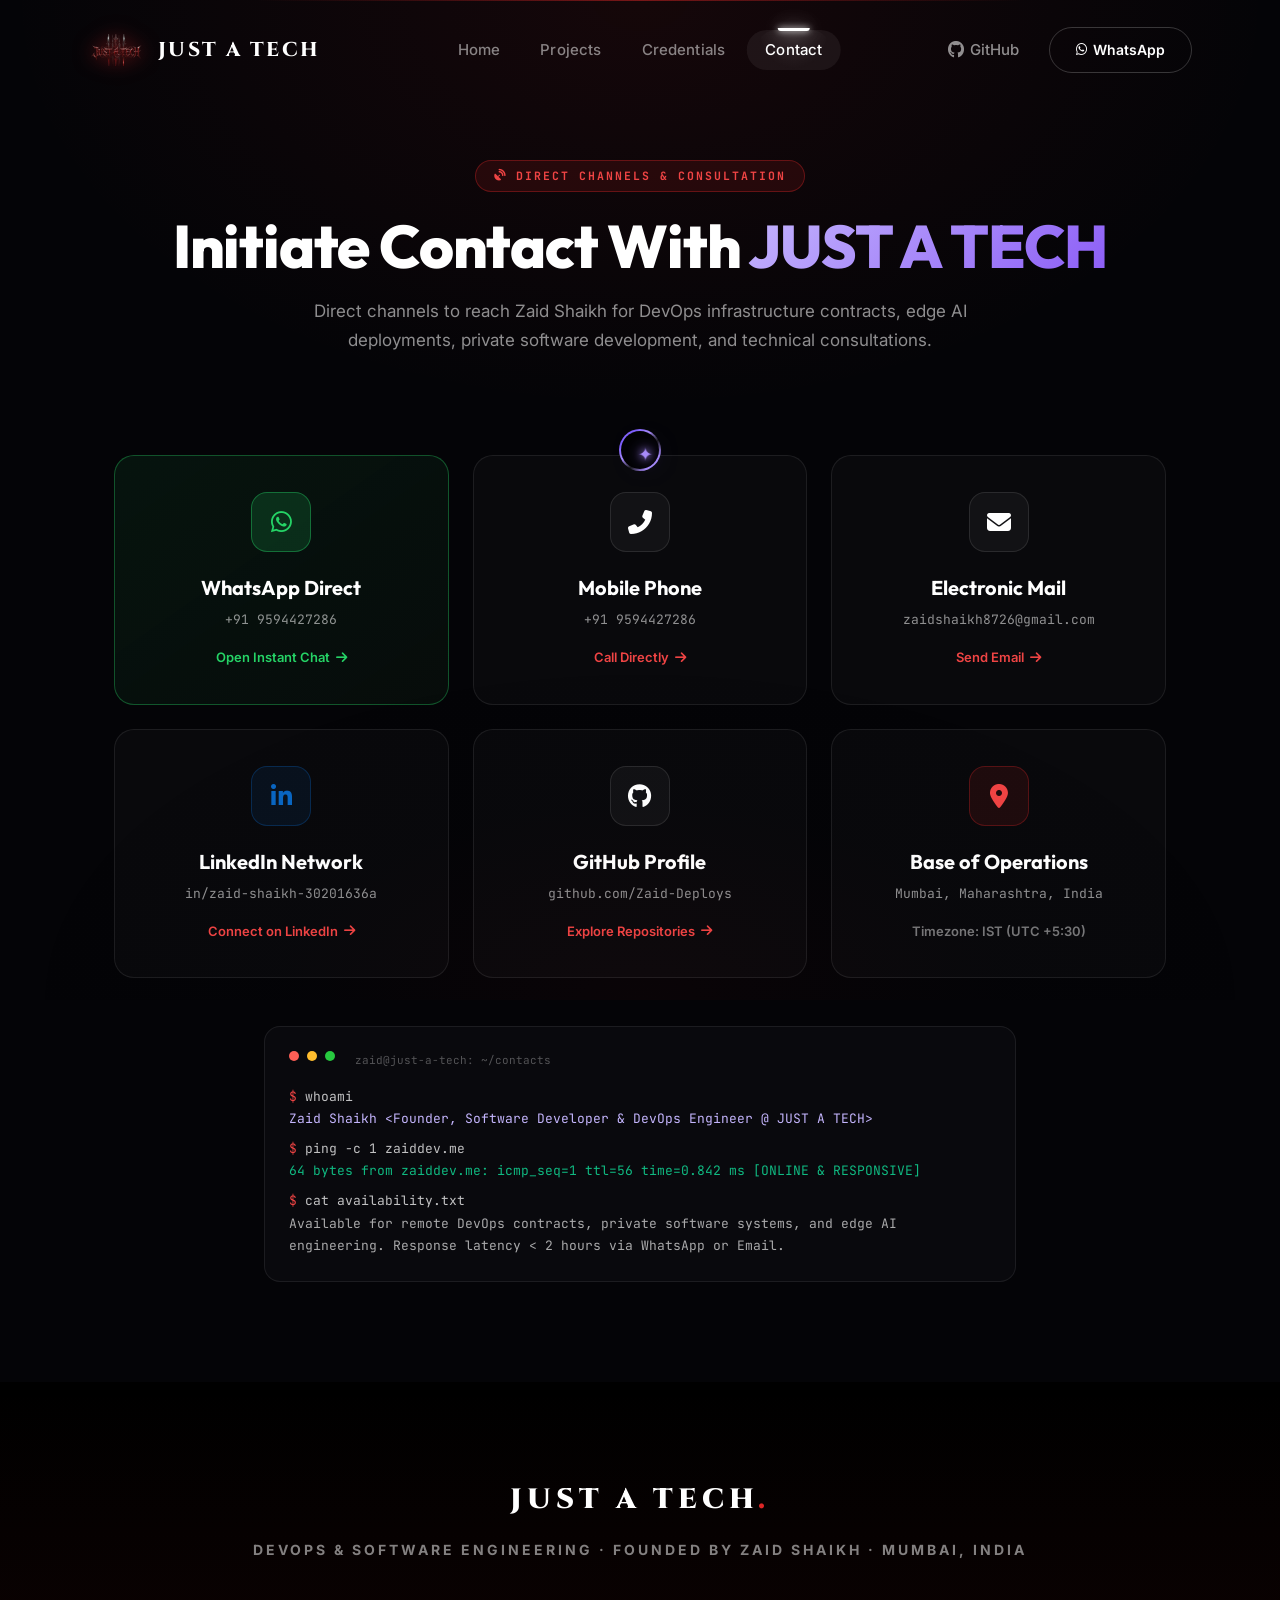
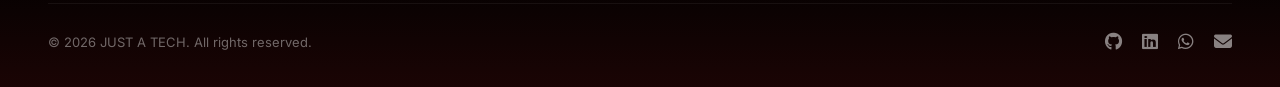
==== contact.html @ b203bde6 "feat: expand portfolio to multi-page architecture with projects, credentials, and contact hubs from " ====
<!DOCTYPE html>
<html lang="en">

<head>
    <meta charset="UTF-8">
    <meta name="viewport" content="width=device-width, initial-scale=1.0, maximum-scale=5.0">
    <title>Contact & Inquiries — JUST A TECH | Zaid Shaikh</title>
    <meta name="description" content="Reach out to Zaid Shaikh directly via WhatsApp, Email, Phone, or LinkedIn for DevOps and software contracts.">
    <meta name="theme-color" content="#040407">
    
    <link rel="icon" type="image/png" href="just_a_tech_logo.png">

    <!-- Fonts -->
    <link rel="preconnect" href="https://fonts.googleapis.com">
    <link rel="preconnect" href="https://fonts.gstatic.com" crossorigin>
    <link href="https://fonts.googleapis.com/css2?family=Cinzel:wght@600;700;800;900&family=Inter:wght@300;400;500;600;700;800&family=JetBrains+Mono:wght@400;500;600;700&family=Outfit:wght@400;500;600;700;800;900&display=swap" rel="stylesheet">

    <!-- Font Awesome -->
    <link rel="stylesheet" href="https://cdnjs.cloudflare.com/ajax/libs/font-awesome/6.5.1/css/all.min.css">

    <!-- Stylesheet -->
    <link rel="stylesheet" href="styles.css">
</head>

<body class="luxury-dark">

    <!-- ═══ SCRIPT KITTENS SPARKLE STAR CURSOR ═══ -->
    <div class="cursor-dot"></div>
    <div class="cursor-outline"></div>

    <!-- ═══ TOP FLOATING NAVBAR ═══ -->
    <header class="top-navbar" id="topNavbar">
        <div class="nav-inner">
            <a href="index.html" class="nav-logo">
                <img src="just_a_tech_logo.png" alt="JUST A TECH" class="nav-logo-icon" style="width: 56px; height: 38px; object-fit: contain; filter: drop-shadow(0 0 10px rgba(220,38,38,0.7));">
                <span class="nav-logo-title" style="letter-spacing: 0.12em; font-family: 'Cinzel', serif; font-weight: 800;">JUST A TECH</span>
            </a>

            <div class="nav-right-group">
                <nav class="nav-links">
                    <a href="index.html" class="nav-link">Home</a>
                    <a href="projects.html" class="nav-link">Projects</a>
                    <a href="credentials.html" class="nav-link">Credentials</a>
                    <a href="contact.html" class="nav-link active">Contact</a>
                </nav>

                <div class="nav-actions">
                    <a href="https://github.com/Zaid-Deploys" target="_blank" class="nav-btn-login" aria-label="GitHub">
                        <i class="fab fa-github" style="font-size: 17px; margin-right: 6px;"></i> GitHub
                    </a>
                    <a href="https://wa.me/919594427286" target="_blank" class="nav-btn-cta">
                        <i class="fab fa-whatsapp" style="font-size: 13px; margin-right: 6px;"></i> WhatsApp
                    </a>
                </div>

                <button class="nav-hamburger" id="mobileMenuBtn" aria-label="Toggle Menu">
                    <span></span><span></span><span></span>
                </button>
            </div>
        </div>

        <!-- Mobile Drawer -->
        <div class="nav-mobile-menu" id="navMobileMenu">
            <a href="index.html" class="nav-mobile-link">Home</a>
            <a href="projects.html" class="nav-mobile-link">Projects</a>
            <a href="credentials.html" class="nav-mobile-link">Credentials</a>
            <a href="contact.html" class="nav-mobile-link active">Contact</a>
            <div class="nav-mobile-actions">
                <a href="https://github.com/Zaid-Deploys" target="_blank" class="nav-mobile-login">
                    <i class="fab fa-github"></i> GitHub Profile
                </a>
                <a href="https://wa.me/919594427286" target="_blank" class="nav-mobile-cta">
                    <i class="fab fa-whatsapp"></i> Chat on WhatsApp
                </a>
            </div>
        </div>
    </header>

    <!-- ═══ SUBPAGE HERO ═══ -->
    <section class="subpage-hero">
        <div class="subpage-badge">
            <i class="fas fa-satellite-dish"></i> DIRECT CHANNELS & CONSULTATION
        </div>
        <h1 class="subpage-title">
            Initiate Contact With <span class="pricing-heading-gradient">JUST A TECH</span>
        </h1>
        <p class="subpage-subtitle">
            Direct channels to reach Zaid Shaikh for DevOps infrastructure contracts, edge AI deployments, private software development, and technical consultations.
        </p>
    </section>

    <!-- ═══ MAIN CONTACT GRID ═══ -->
    <section class="subpage-section">
        
        <div class="contact-page-grid">

            <!-- WhatsApp Direct (Featured Pulse) -->
            <a href="https://wa.me/919594427286" target="_blank" class="contact-card-luxury whatsapp-card">
                <div class="contact-card-icon">
                    <i class="fab fa-whatsapp"></i>
                </div>
                <h3 class="contact-card-title">WhatsApp Direct</h3>
                <span class="contact-card-value">+91 9594427286</span>
                <span class="contact-card-action">
                    Open Instant Chat <i class="fas fa-arrow-right"></i>
                </span>
            </a>

            <!-- Mobile Telephone -->
            <a href="tel:+919594427286" class="contact-card-luxury">
                <div class="contact-card-icon">
                    <i class="fas fa-phone-alt"></i>
                </div>
                <h3 class="contact-card-title">Mobile Phone</h3>
                <span class="contact-card-value">+91 9594427286</span>
                <span class="contact-card-action">
                    Call Directly <i class="fas fa-arrow-right"></i>
                </span>
            </a>

            <!-- Email Direct -->
            <a href="mailto:zaidshaikh8726@gmail.com" class="contact-card-luxury">
                <div class="contact-card-icon">
                    <i class="fas fa-envelope"></i>
                </div>
                <h3 class="contact-card-title">Electronic Mail</h3>
                <span class="contact-card-value">zaidshaikh8726@gmail.com</span>
                <span class="contact-card-action">
                    Send Email <i class="fas fa-arrow-right"></i>
                </span>
            </a>

            <!-- LinkedIn Profile -->
            <a href="https://www.linkedin.com/in/zaid-shaikh-30201636a" target="_blank" class="contact-card-luxury">
                <div class="contact-card-icon" style="color: #0a66c2; border-color: rgba(10,102,194,0.3); background: rgba(10,102,194,0.1);">
                    <i class="fab fa-linkedin-in"></i>
                </div>
                <h3 class="contact-card-title">LinkedIn Network</h3>
                <span class="contact-card-value">in/zaid-shaikh-30201636a</span>
                <span class="contact-card-action">
                    Connect on LinkedIn <i class="fas fa-arrow-right"></i>
                </span>
            </a>

            <!-- GitHub Profile -->
            <a href="https://github.com/Zaid-Deploys" target="_blank" class="contact-card-luxury">
                <div class="contact-card-icon">
                    <i class="fab fa-github"></i>
                </div>
                <h3 class="contact-card-title">GitHub Profile</h3>
                <span class="contact-card-value">github.com/Zaid-Deploys</span>
                <span class="contact-card-action">
                    Explore Repositories <i class="fas fa-arrow-right"></i>
                </span>
            </a>

            <!-- Location -->
            <div class="contact-card-luxury">
                <div class="contact-card-icon" style="color: #ef4444; border-color: rgba(220,38,38,0.3); background: rgba(220,38,38,0.1);">
                    <i class="fas fa-map-marker-alt"></i>
                </div>
                <h3 class="contact-card-title">Base of Operations</h3>
                <span class="contact-card-value">Mumbai, Maharashtra, India</span>
                <span class="contact-card-action" style="color: rgba(255,255,255,0.45);">
                    Timezone: IST (UTC +5:30)
                </span>
            </div>

        </div>

        <!-- Terminal Quick Action -->
        <div style="max-width: 800px; margin: 40px auto 0; padding: 0 24px;">
            <div style="background: rgba(10, 10, 14, 0.95); border: 1px solid rgba(255, 255, 255, 0.08); border-radius: 16px; padding: 24px; font-family: 'JetBrains Mono', monospace; font-size: 13px; line-height: 1.7; color: rgba(255, 255, 255, 0.75);">
                <div style="display: flex; gap: 8px; margin-bottom: 16px;">
                    <span style="width: 10px; height: 10px; border-radius: 50%; background: #ff5f56; display: inline-block;"></span>
                    <span style="width: 10px; height: 10px; border-radius: 50%; background: #ffbd2e; display: inline-block;"></span>
                    <span style="width: 10px; height: 10px; border-radius: 50%; background: #27c93f; display: inline-block;"></span>
                    <span style="margin-left: 12px; color: rgba(255,255,255,0.3); font-size: 11px;">zaid@just-a-tech: ~/contacts</span>
                </div>
                <div><span style="color: #ef4444;">$</span> whoami</div>
                <div style="color: #c4b5fd;">Zaid Shaikh &lt;Founder, Software Developer & DevOps Engineer @ JUST A TECH&gt;</div>
                <div style="margin-top: 8px;"><span style="color: #ef4444;">$</span> ping -c 1 zaiddev.me</div>
                <div style="color: #10b981;">64 bytes from zaiddev.me: icmp_seq=1 ttl=56 time=0.842 ms [ONLINE & RESPONSIVE]</div>
                <div style="margin-top: 8px;"><span style="color: #ef4444;">$</span> cat availability.txt</div>
                <div style="color: rgba(255,255,255,0.65);">Available for remote DevOps contracts, private software systems, and edge AI engineering. Response latency &lt; 2 hours via WhatsApp or Email.</div>
            </div>
        </div>

    </section>

    <!-- ═══ LUXURY FOOTER ═══ -->
    <footer class="sk-footer">
        <div class="sk-footer__inner" style="max-width: 1320px; margin: 0 auto; padding: 60px 48px 30px;">
            <div class="sk-footer__brand-center" style="text-align: center; margin-bottom: 30px;">
                <div class="sk-footer__logo-text" style="font-family: 'Cinzel', serif; font-size: 28px; font-weight: 900; letter-spacing: 0.18em; color: #ffffff;">
                    JUST A TECH<span style="color: #dc2626;">.</span>
                </div>
                <div class="sk-footer__tagline" style="font-family: 'Inter', sans-serif; font-size: 14px; color: rgba(255, 255, 255, 0.5); margin-top: 8px;">
                    DevOps & Software Engineering · Founded by Zaid Shaikh · Mumbai, India
                </div>
            </div>

            <div style="display: flex; justify-content: space-between; align-items: center; flex-wrap: wrap; gap: 20px; border-top: 1px solid rgba(255,255,255,0.06); padding-top: 24px;">
                <div style="font-family: 'Inter', sans-serif; font-size: 13px; color: rgba(255, 255, 255, 0.4);">
                    © 2026 JUST A TECH. All rights reserved.
                </div>
                <div style="display: flex; gap: 20px; align-items: center;">
                    <a href="https://github.com/Zaid-Deploys" target="_blank" style="color: rgba(255,255,255,0.5); font-size: 18px;" aria-label="GitHub"><i class="fab fa-github"></i></a>
                    <a href="https://www.linkedin.com/in/zaid-shaikh-30201636a" target="_blank" style="color: rgba(255,255,255,0.5); font-size: 18px;" aria-label="LinkedIn"><i class="fab fa-linkedin"></i></a>
                    <a href="https://wa.me/919594427286" target="_blank" style="color: rgba(255,255,255,0.5); font-size: 18px;" aria-label="WhatsApp"><i class="fab fa-whatsapp"></i></a>
                    <a href="mailto:zaidshaikh8726@gmail.com" style="color: rgba(255,255,255,0.5); font-size: 18px;" aria-label="Email"><i class="fas fa-envelope"></i></a>
                </div>
            </div>
        </div>
    </footer>

    <!-- Scripts -->
    <script src="script.js"></script>
</body>

</html>
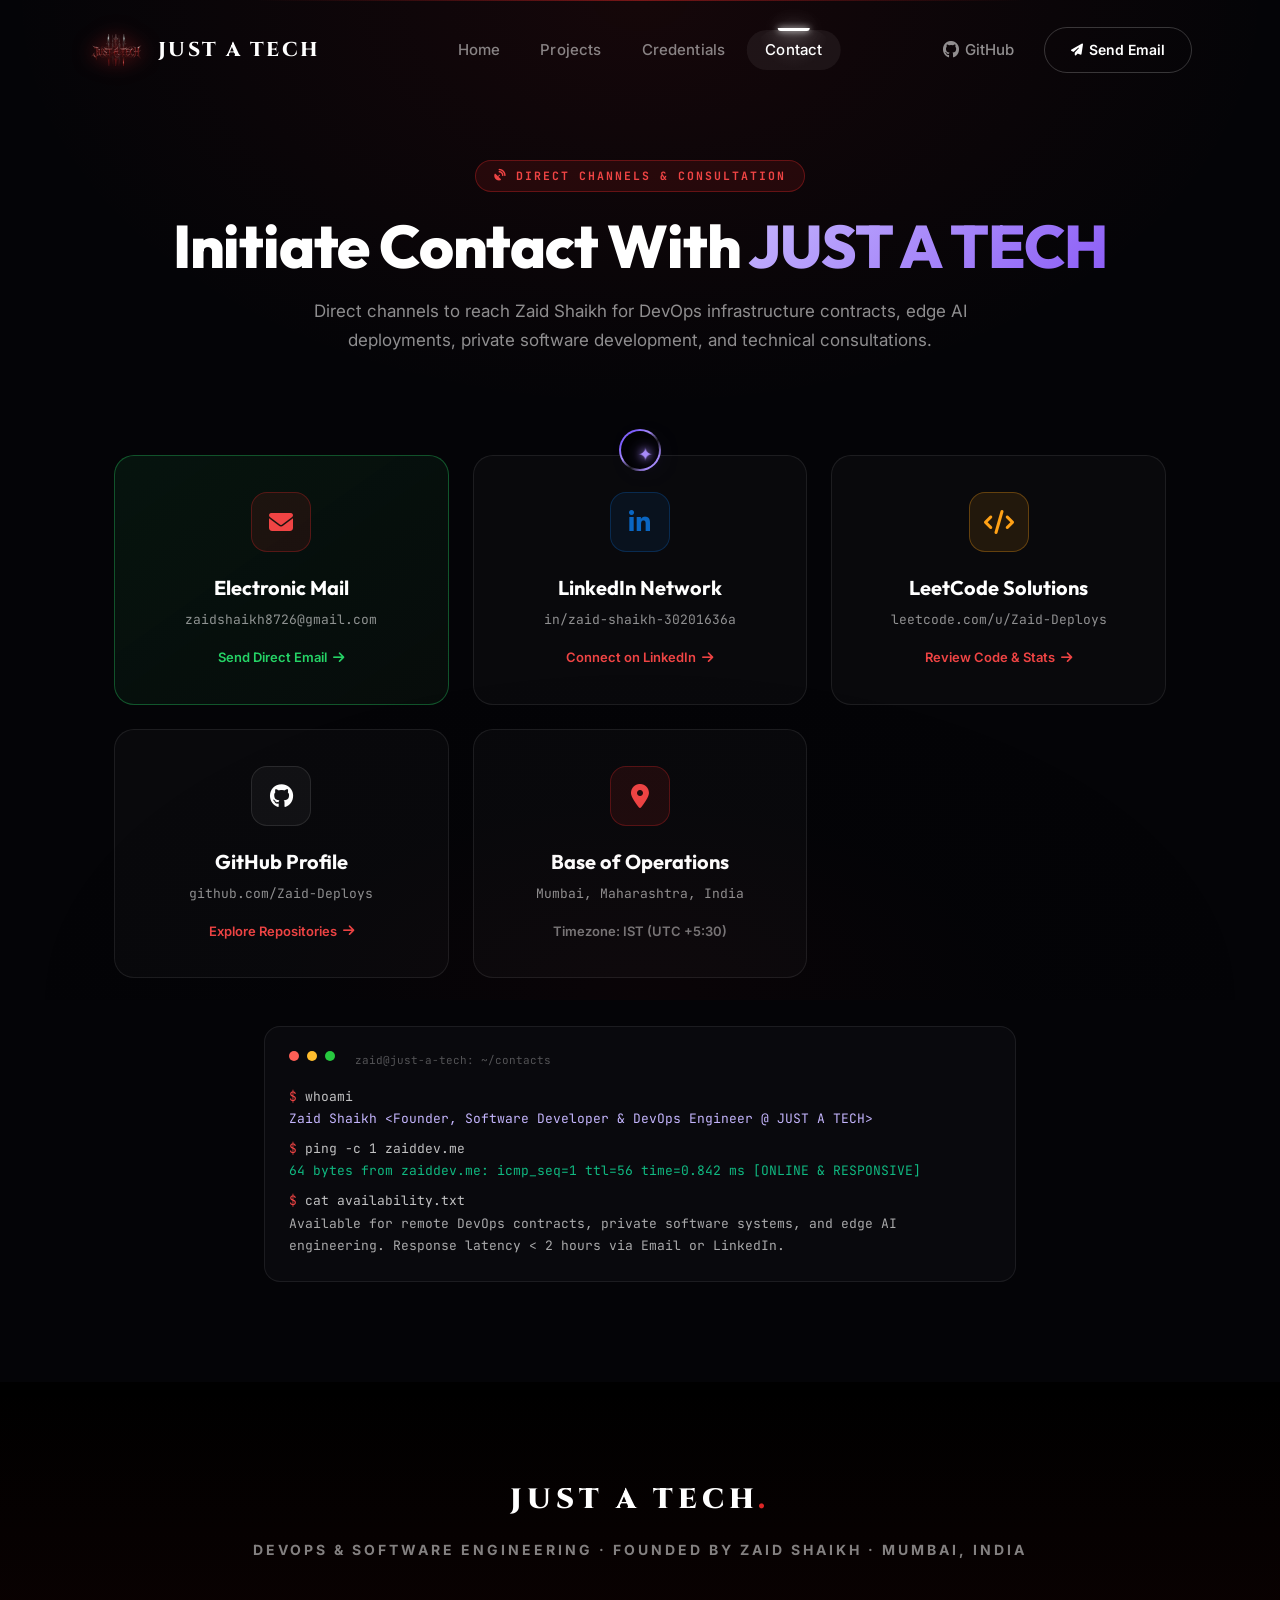
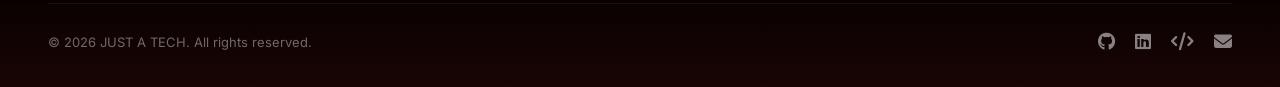
==== commit 82713a15: "fix(privacy): remove phone number and whatsapp links across all pages" ====
--- a/contact.html
+++ b/contact.html
@@ -48,8 +48,8 @@
                     <a href="https://github.com/Zaid-Deploys" target="_blank" class="nav-btn-login" aria-label="GitHub">
                         <i class="fab fa-github" style="font-size: 17px; margin-right: 6px;"></i> GitHub
                     </a>
-                    <a href="https://wa.me/919594427286" target="_blank" class="nav-btn-cta">
-                        <i class="fab fa-whatsapp" style="font-size: 13px; margin-right: 6px;"></i> WhatsApp
+                    <a href="mailto:zaidshaikh8726@gmail.com" class="nav-btn-cta">
+                        <i class="fas fa-paper-plane" style="font-size: 12px; margin-right: 6px;"></i> Send Email
                     </a>
                 </div>
 
@@ -69,8 +69,8 @@
                 <a href="https://github.com/Zaid-Deploys" target="_blank" class="nav-mobile-login">
                     <i class="fab fa-github"></i> GitHub Profile
                 </a>
-                <a href="https://wa.me/919594427286" target="_blank" class="nav-mobile-cta">
-                    <i class="fab fa-whatsapp"></i> Chat on WhatsApp
+                <a href="mailto:zaidshaikh8726@gmail.com" class="nav-mobile-cta">
+                    <i class="fas fa-paper-plane"></i> Send Email
                 </a>
             </div>
         </div>
@@ -94,39 +94,15 @@
         
         <div class="contact-page-grid">
 
-            <!-- WhatsApp Direct (Featured Pulse) -->
-            <a href="https://wa.me/919594427286" target="_blank" class="contact-card-luxury whatsapp-card">
-                <div class="contact-card-icon">
-                    <i class="fab fa-whatsapp"></i>
-                </div>
-                <h3 class="contact-card-title">WhatsApp Direct</h3>
-                <span class="contact-card-value">+91 9594427286</span>
-                <span class="contact-card-action">
-                    Open Instant Chat <i class="fas fa-arrow-right"></i>
-                </span>
-            </a>
-
-            <!-- Mobile Telephone -->
-            <a href="tel:+919594427286" class="contact-card-luxury">
-                <div class="contact-card-icon">
-                    <i class="fas fa-phone-alt"></i>
-                </div>
-                <h3 class="contact-card-title">Mobile Phone</h3>
-                <span class="contact-card-value">+91 9594427286</span>
-                <span class="contact-card-action">
-                    Call Directly <i class="fas fa-arrow-right"></i>
-                </span>
-            </a>
-
-            <!-- Email Direct -->
-            <a href="mailto:zaidshaikh8726@gmail.com" class="contact-card-luxury">
-                <div class="contact-card-icon">
+            <!-- Email Direct (Primary Featured) -->
+            <a href="mailto:zaidshaikh8726@gmail.com" class="contact-card-luxury whatsapp-card">
+                <div class="contact-card-icon" style="color: #ef4444; border-color: rgba(220,38,38,0.3); background: rgba(220,38,38,0.1);">
                     <i class="fas fa-envelope"></i>
                 </div>
                 <h3 class="contact-card-title">Electronic Mail</h3>
                 <span class="contact-card-value">zaidshaikh8726@gmail.com</span>
                 <span class="contact-card-action">
-                    Send Email <i class="fas fa-arrow-right"></i>
+                    Send Direct Email <i class="fas fa-arrow-right"></i>
                 </span>
             </a>
 
@@ -139,6 +115,18 @@
                 <span class="contact-card-value">in/zaid-shaikh-30201636a</span>
                 <span class="contact-card-action">
                     Connect on LinkedIn <i class="fas fa-arrow-right"></i>
+                </span>
+            </a>
+
+            <!-- LeetCode Profile -->
+            <a href="https://leetcode.com/u/Zaid-Deploys" target="_blank" class="contact-card-luxury">
+                <div class="contact-card-icon" style="color: #ffa116; border-color: rgba(255,161,22,0.3); background: rgba(255,161,22,0.1);">
+                    <i class="fas fa-code"></i>
+                </div>
+                <h3 class="contact-card-title">LeetCode Solutions</h3>
+                <span class="contact-card-value">leetcode.com/u/Zaid-Deploys</span>
+                <span class="contact-card-action">
+                    Review Code & Stats <i class="fas fa-arrow-right"></i>
                 </span>
             </a>
 
@@ -182,7 +170,7 @@
                 <div style="margin-top: 8px;"><span style="color: #ef4444;">$</span> ping -c 1 zaiddev.me</div>
                 <div style="color: #10b981;">64 bytes from zaiddev.me: icmp_seq=1 ttl=56 time=0.842 ms [ONLINE & RESPONSIVE]</div>
                 <div style="margin-top: 8px;"><span style="color: #ef4444;">$</span> cat availability.txt</div>
-                <div style="color: rgba(255,255,255,0.65);">Available for remote DevOps contracts, private software systems, and edge AI engineering. Response latency &lt; 2 hours via WhatsApp or Email.</div>
+                <div style="color: rgba(255,255,255,0.65);">Available for remote DevOps contracts, private software systems, and edge AI engineering. Response latency &lt; 2 hours via Email or LinkedIn.</div>
             </div>
         </div>
 
@@ -207,7 +195,7 @@
                 <div style="display: flex; gap: 20px; align-items: center;">
                     <a href="https://github.com/Zaid-Deploys" target="_blank" style="color: rgba(255,255,255,0.5); font-size: 18px;" aria-label="GitHub"><i class="fab fa-github"></i></a>
                     <a href="https://www.linkedin.com/in/zaid-shaikh-30201636a" target="_blank" style="color: rgba(255,255,255,0.5); font-size: 18px;" aria-label="LinkedIn"><i class="fab fa-linkedin"></i></a>
-                    <a href="https://wa.me/919594427286" target="_blank" style="color: rgba(255,255,255,0.5); font-size: 18px;" aria-label="WhatsApp"><i class="fab fa-whatsapp"></i></a>
+                    <a href="https://leetcode.com/u/Zaid-Deploys" target="_blank" style="color: rgba(255,255,255,0.5); font-size: 18px;" aria-label="LeetCode"><i class="fas fa-code"></i></a>
                     <a href="mailto:zaidshaikh8726@gmail.com" style="color: rgba(255,255,255,0.5); font-size: 18px;" aria-label="Email"><i class="fas fa-envelope"></i></a>
                 </div>
             </div>
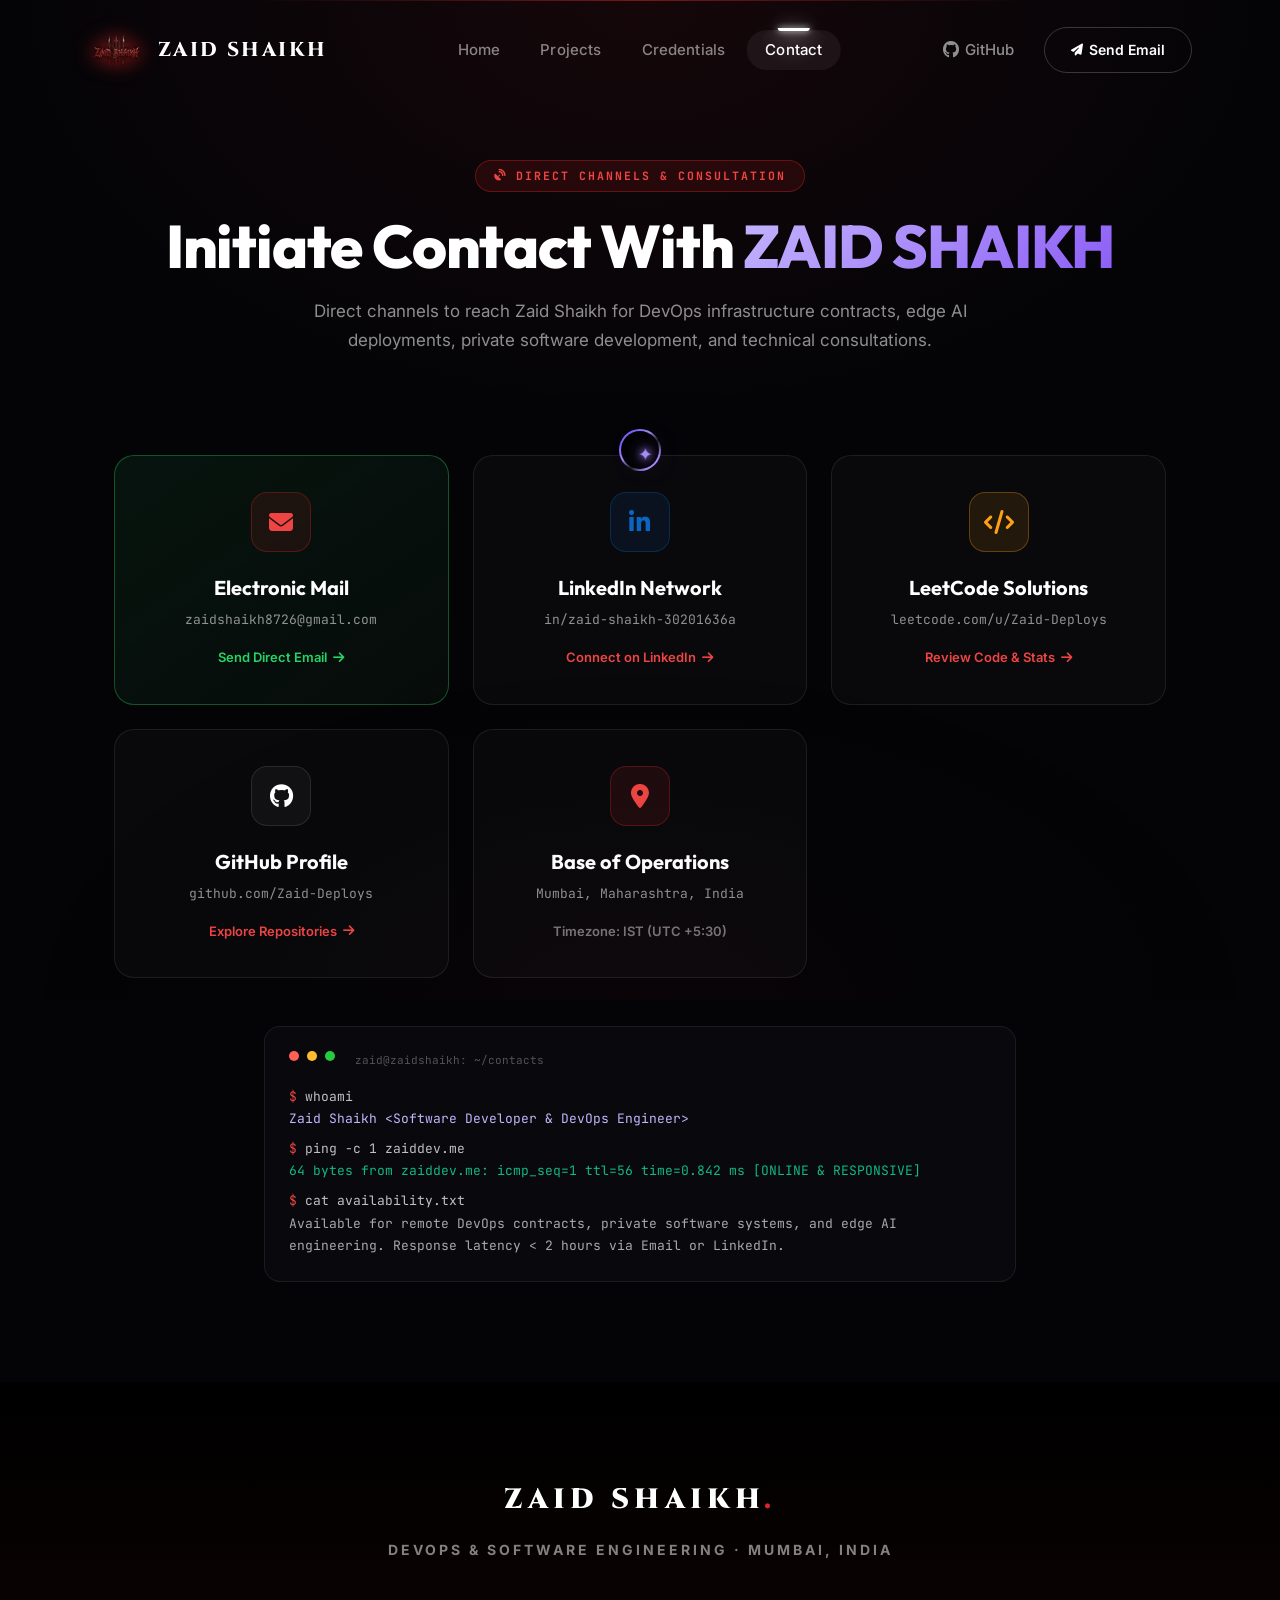
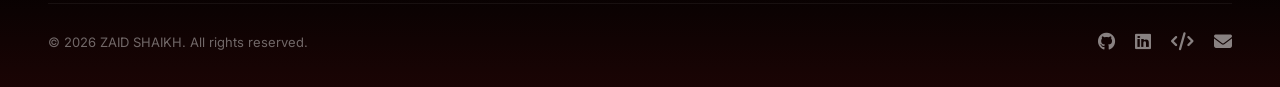
==== commit a4e21763: "feat: rebrand from JUST A TECH to ZAID SHAIKH with new gothic chrome emblem and typography" ====
--- a/contact.html
+++ b/contact.html
@@ -4,11 +4,11 @@
 <head>
     <meta charset="UTF-8">
     <meta name="viewport" content="width=device-width, initial-scale=1.0, maximum-scale=5.0">
-    <title>Contact & Inquiries — JUST A TECH | Zaid Shaikh</title>
-    <meta name="description" content="Reach out to Zaid Shaikh directly via WhatsApp, Email, Phone, or LinkedIn for DevOps and software contracts.">
+    <title>Contact & Inquiries — Zaid Shaikh | Software Developer</title>
+    <meta name="description" content="Reach out to Zaid Shaikh directly via Email, LinkedIn, or GitHub for DevOps and software contracts.">
     <meta name="theme-color" content="#040407">
     
-    <link rel="icon" type="image/png" href="just_a_tech_logo.png">
+    <link rel="icon" type="image/png" href="zaid_shaikh_logo.png">
 
     <!-- Fonts -->
     <link rel="preconnect" href="https://fonts.googleapis.com">
@@ -32,8 +32,8 @@
     <header class="top-navbar" id="topNavbar">
         <div class="nav-inner">
             <a href="index.html" class="nav-logo">
-                <img src="just_a_tech_logo.png" alt="JUST A TECH" class="nav-logo-icon" style="width: 56px; height: 38px; object-fit: contain; filter: drop-shadow(0 0 10px rgba(220,38,38,0.7));">
-                <span class="nav-logo-title" style="letter-spacing: 0.12em; font-family: 'Cinzel', serif; font-weight: 800;">JUST A TECH</span>
+                <img src="zaid_shaikh_logo.png" alt="ZAID SHAIKH" class="nav-logo-icon" style="width: 56px; height: 38px; object-fit: contain; filter: drop-shadow(0 0 10px rgba(220,38,38,0.7));">
+                <span class="nav-logo-title" style="letter-spacing: 0.12em; font-family: 'Cinzel', serif; font-weight: 800;">ZAID SHAIKH</span>
             </a>
 
             <div class="nav-right-group">
@@ -82,7 +82,7 @@
             <i class="fas fa-satellite-dish"></i> DIRECT CHANNELS & CONSULTATION
         </div>
         <h1 class="subpage-title">
-            Initiate Contact With <span class="pricing-heading-gradient">JUST A TECH</span>
+            Initiate Contact With <span class="pricing-heading-gradient">ZAID SHAIKH</span>
         </h1>
         <p class="subpage-subtitle">
             Direct channels to reach Zaid Shaikh for DevOps infrastructure contracts, edge AI deployments, private software development, and technical consultations.
@@ -163,10 +163,10 @@
                     <span style="width: 10px; height: 10px; border-radius: 50%; background: #ff5f56; display: inline-block;"></span>
                     <span style="width: 10px; height: 10px; border-radius: 50%; background: #ffbd2e; display: inline-block;"></span>
                     <span style="width: 10px; height: 10px; border-radius: 50%; background: #27c93f; display: inline-block;"></span>
-                    <span style="margin-left: 12px; color: rgba(255,255,255,0.3); font-size: 11px;">zaid@just-a-tech: ~/contacts</span>
+                    <span style="margin-left: 12px; color: rgba(255,255,255,0.3); font-size: 11px;">zaid@zaidshaikh: ~/contacts</span>
                 </div>
                 <div><span style="color: #ef4444;">$</span> whoami</div>
-                <div style="color: #c4b5fd;">Zaid Shaikh &lt;Founder, Software Developer & DevOps Engineer @ JUST A TECH&gt;</div>
+                <div style="color: #c4b5fd;">Zaid Shaikh &lt;Software Developer & DevOps Engineer&gt;</div>
                 <div style="margin-top: 8px;"><span style="color: #ef4444;">$</span> ping -c 1 zaiddev.me</div>
                 <div style="color: #10b981;">64 bytes from zaiddev.me: icmp_seq=1 ttl=56 time=0.842 ms [ONLINE & RESPONSIVE]</div>
                 <div style="margin-top: 8px;"><span style="color: #ef4444;">$</span> cat availability.txt</div>
@@ -181,16 +181,16 @@
         <div class="sk-footer__inner" style="max-width: 1320px; margin: 0 auto; padding: 60px 48px 30px;">
             <div class="sk-footer__brand-center" style="text-align: center; margin-bottom: 30px;">
                 <div class="sk-footer__logo-text" style="font-family: 'Cinzel', serif; font-size: 28px; font-weight: 900; letter-spacing: 0.18em; color: #ffffff;">
-                    JUST A TECH<span style="color: #dc2626;">.</span>
+                    ZAID SHAIKH<span style="color: #dc2626;">.</span>
                 </div>
                 <div class="sk-footer__tagline" style="font-family: 'Inter', sans-serif; font-size: 14px; color: rgba(255, 255, 255, 0.5); margin-top: 8px;">
-                    DevOps & Software Engineering · Founded by Zaid Shaikh · Mumbai, India
+                    DevOps & Software Engineering · Mumbai, India
                 </div>
             </div>
 
             <div style="display: flex; justify-content: space-between; align-items: center; flex-wrap: wrap; gap: 20px; border-top: 1px solid rgba(255,255,255,0.06); padding-top: 24px;">
                 <div style="font-family: 'Inter', sans-serif; font-size: 13px; color: rgba(255, 255, 255, 0.4);">
-                    © 2026 JUST A TECH. All rights reserved.
+                    © 2026 ZAID SHAIKH. All rights reserved.
                 </div>
                 <div style="display: flex; gap: 20px; align-items: center;">
                     <a href="https://github.com/Zaid-Deploys" target="_blank" style="color: rgba(255,255,255,0.5); font-size: 18px;" aria-label="GitHub"><i class="fab fa-github"></i></a>
--- a/styles.css
+++ b/styles.css
@@ -656,7 +656,7 @@
 
 /*
  * The hero logo is rendered via ::before on each panel.
- * Uses transparent just_a_tech_logo.png without background.
+ * Uses transparent zaid_shaikh_logo.png without background.
  * Scaled significantly larger for desktop screens.
  */
 .pl-curtain::before {
@@ -665,7 +665,7 @@
     top: 0;
     width: 200%;          /* double the panel = full viewport width */
     height: 100%;
-    background-image: url('just_a_tech_logo.png');
+    background-image: url('zaid_shaikh_logo.png');
     background-size: min(1300px, 92vw) auto;
     background-position: center 48%;
     background-repeat: no-repeat;
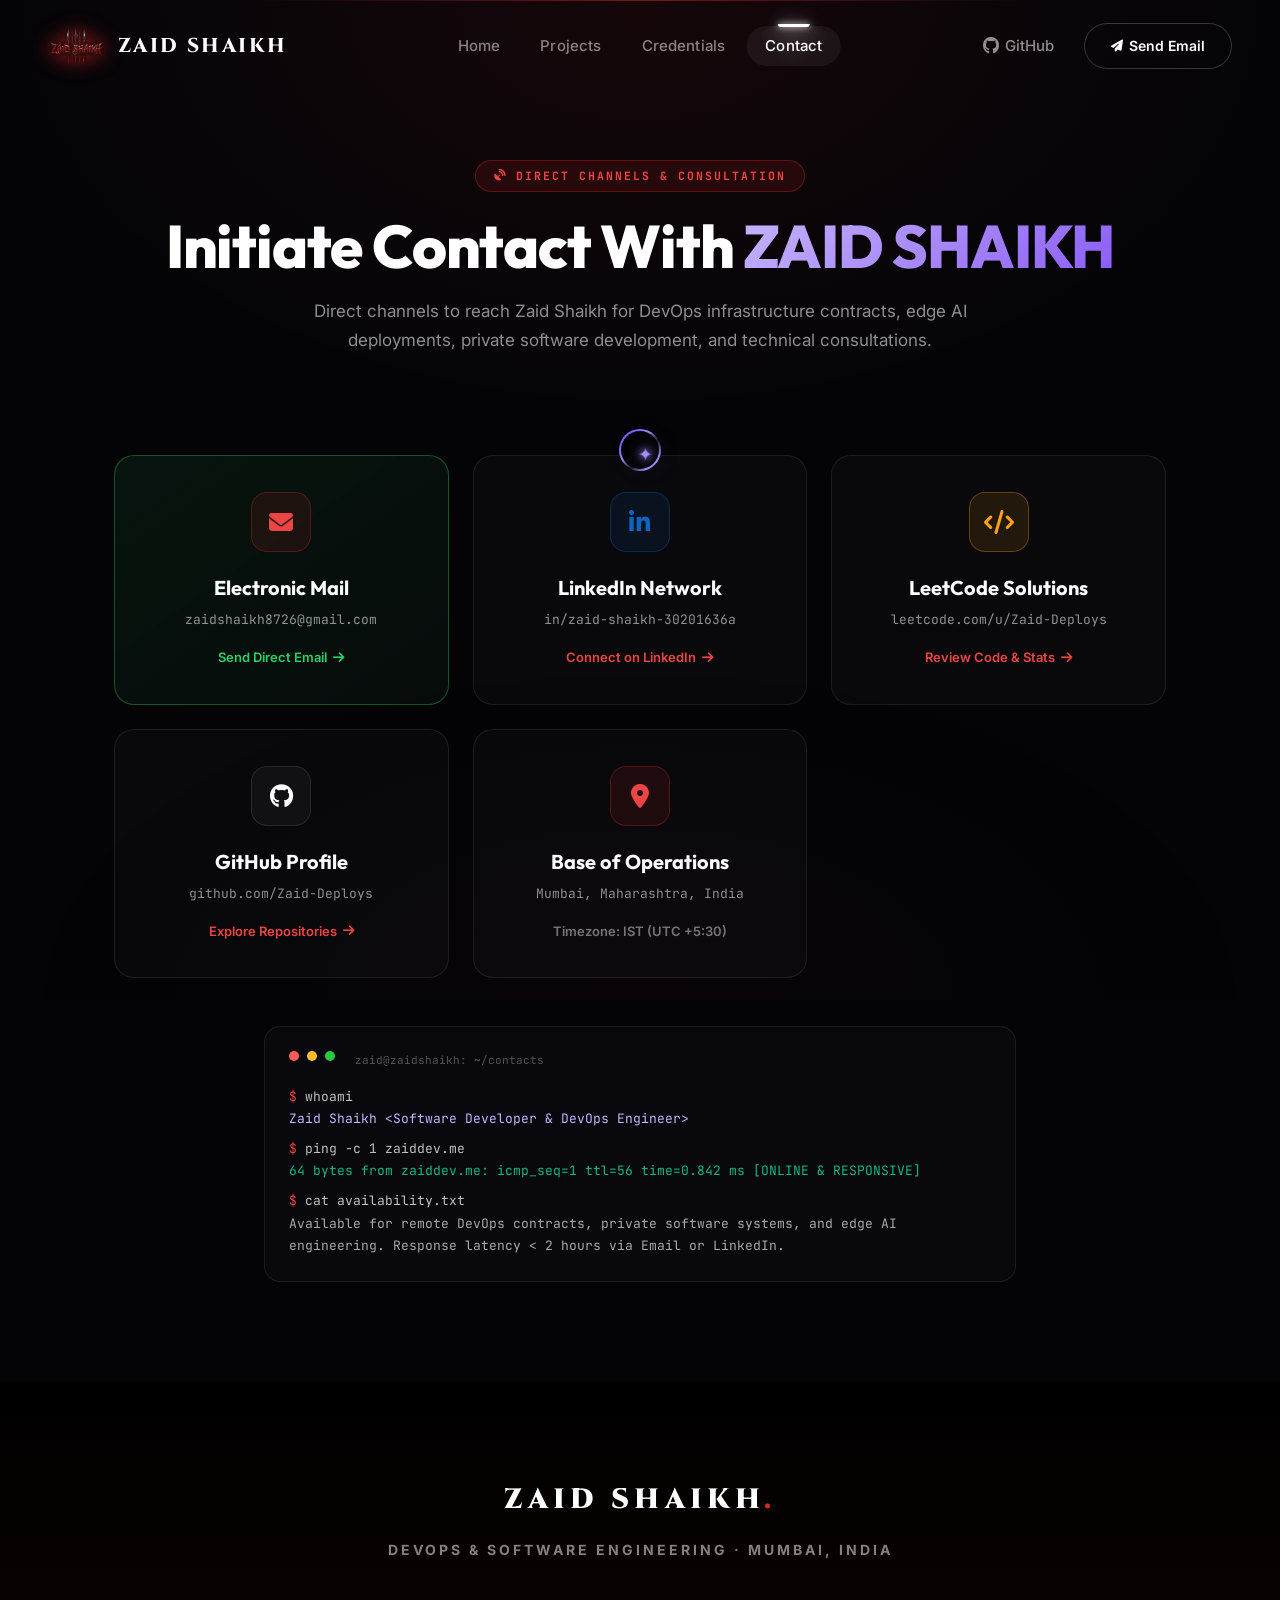
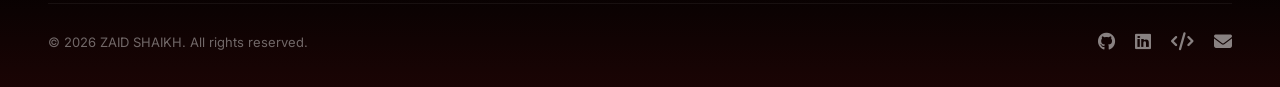
==== commit 0f8cbf4b: "feat: implement interactive project card carousel with navigation arrows and clean repository assets" ====
--- a/contact.html
+++ b/contact.html
@@ -24,7 +24,7 @@
 
 <body class="luxury-dark">
 
-    <!-- ═══ SCRIPT KITTENS SPARKLE STAR CURSOR ═══ -->
+    <!-- ═══ SPARKLE STAR CURSOR ═══ -->
     <div class="cursor-dot"></div>
     <div class="cursor-outline"></div>
 
--- a/styles.css
+++ b/styles.css
@@ -1,6 +1,6 @@
 /* ================================================
-   SCRIPT KITTENS - Ultimate Premium Website v3.0
-   Created by Furqan | 2026 Elite Design
+   ZAID SHAIKH - Ultimate Premium Portfolio v4.2
+   DevOps & Software Engineering | 2026 Elite Design
 ================================================ */
 
 :root {
@@ -742,14 +742,18 @@
 }
 
 /* When hidden: curtains tear apart */
-#preloader.hidden .pl-curtain--left  { transform: translateX(-100%); }
-#preloader.hidden .pl-curtain--right { transform: translateX(100%); }
-#preloader.hidden { pointer-events: none; }
+#preloader.hidden .pl-curtain--left  { transform: translateX(-100%); pointer-events: none !important; }
+#preloader.hidden .pl-curtain--right { transform: translateX(100%); pointer-events: none !important; }
+#preloader.hidden,
+#preloader.hidden * {
+    pointer-events: none !important;
+}
 
 /* Seam line fades as curtains split */
 #preloader.hidden .pl-seam-line {
     opacity: 0;
     transition: opacity 0.8s ease;
+    pointer-events: none !important;
 }
 
 /* ============ END PRELOADER ============ */
@@ -1158,13 +1162,14 @@
 
 /* ---- Nav Inner ---- */
 .nav-inner {
-    max-width: 1320px;
+    max-width: 1240px;
+    width: 100%;
     margin: 0 auto;
-    height: 68px;
+    height: 60px;
     display: flex;
     align-items: center;
     justify-content: space-between;
-    padding: 0 40px;
+    padding: 0;
     position: relative;
     border-radius: 100px;
     z-index: 1;
@@ -3480,12 +3485,13 @@
     background: radial-gradient(ellipse at 15% 25%, rgba(220, 38, 38, 0.22) 0%, transparent 60%),
                 radial-gradient(ellipse at 85% 75%, rgba(220, 38, 38, 0.16) 0%, transparent 60%),
                 #000000;
-    padding-top: 40px;
+    padding-top: 75px;
+    padding-bottom: 20px;
     overflow: hidden;
     position: relative;
 }
 
-/* Smoke canvas — full background behind everything (Script-Kittens 1:1 WebGL2 Fluid) */
+/* Smoke canvas — full background behind everything (WebGL2 Fluid) */
 #hero-smoke-canvas {
     position: absolute;
     inset: 0;
@@ -3514,6 +3520,7 @@
 .hero-inner {
     display: flex;
     align-items: center;
+    justify-content: space-between;
     width: 100%;
     max-width: 1440px;
     margin: 0 auto;
@@ -3521,26 +3528,34 @@
     gap: 32px;
 }
 
-.hero-left { flex: 1.2; min-width: 0; flex-shrink: 0; position: relative; left: -30px; top: -40px; }
+.hero-left {
+    flex: 1.2;
+    max-width: 440px;
+    min-width: 0;
+    flex-shrink: 0;
+    position: relative;
+    left: -48px;
+    top: -18px;
+}
 
 .hero-label {
     font-family: 'Inter', sans-serif;
-    font-size: 13px;
+    font-size: 12px;
     font-weight: 600;
-    color: rgba(255, 255, 255, 0.3);
-    margin-bottom: 24px;
+    color: rgba(255, 255, 255, 0.4);
+    margin-bottom: 20px;
     text-transform: uppercase;
     letter-spacing: 0.15em;
 }
 
 .hero-title {
     font-family: 'Inter', sans-serif;
-    font-size: clamp(42px, 4.5vw, 66px);
+    font-size: 58px;
     font-weight: 800;
     line-height: 1.05;
     color: #ffffff;
     letter-spacing: -0.03em;
-    margin-bottom: 28px;
+    margin-bottom: 20px;
     white-space: nowrap;
     overflow-wrap: break-word;
 }
@@ -3551,28 +3566,38 @@
     font-weight: 700;
     color: #dc2626;
     white-space: normal;
-    font-size: clamp(28px, 3vw, 42px);
+    font-size: 36px;
     display: block;
-    line-height: 1.2;
+    line-height: 1.15;
+    margin-top: 4px;
 }
 
 .hero-title-red { color: #dc2626; }
 
 .hero-subtitle {
     font-family: 'Inter', sans-serif;
-    font-size: 17px;
+    font-size: 15px;
     font-weight: 400;
-    line-height: 1.75;
-    color: rgba(255, 255, 255, 0.38);
-    margin-bottom: 36px;
-    max-width: 460px;
+    line-height: 25px;
+    color: rgba(255, 255, 255, 0.45);
+    margin-bottom: 32px;
+    max-width: 420px;
 }
 
 .hero-cta-group {
     display: flex;
+    flex-wrap: wrap;
     align-items: center;
     gap: 12px;
     margin-bottom: 48px;
+    max-width: 490px;
+}
+
+.hero-btn-primary,
+.hero-btn-discord,
+.hero-btn-ghost {
+    white-space: nowrap;
+    flex-shrink: 0;
 }
 
 /* ---- MetalButton — Hero Primary CTA ---- */
@@ -3611,13 +3636,15 @@
     z-index: 1;
 }
 .hero-btn-primary span,
-.hero-btn-primary i {
+.hero-btn-primary i,
+.hero-btn-primary svg {
     position: relative;
     z-index: 2;
     color: #111;
-    padding: 13px 28px;
-}
-.hero-btn-primary i { padding: 0 20px 0 0; }
+}
+.hero-btn-primary svg {
+    stroke: #111;
+}
 .hero-btn-primary:hover { filter: brightness(1.07); }
 .hero-btn-primary:active { transform: translateY(2px); filter: brightness(0.97); }
 
@@ -3694,33 +3721,76 @@
 }
 .hero-proof-divider { width: 1px; height: 36px; background: rgba(255,255,255,0.06); }
 
-/* Right: Image */
-.hero-right {
+/* Right: Image / Giant Gothic Chrome Brand Emblem */
+.hero-right,
+.hero-emblem-container {
     flex: 1.5;
     display: flex;
     align-items: center;
     justify-content: flex-end;
     min-width: 0;
-    margin-right: -120px;
+    margin-right: -100px;
     position: relative;
-    right: -60px;
+    right: -50px;
     z-index: 2;
     isolation: isolate;
 }
 
-.hero-img {
-    width: 120%;
-    max-width: 1200px;
+.hero-emblem-glow {
+    position: absolute;
+    inset: 5%;
+    border-radius: 50%;
+    background: radial-gradient(circle, rgba(220, 38, 38, 0.32) 0%, rgba(220, 38, 38, 0.08) 45%, transparent 65%);
+    filter: blur(35px);
+    pointer-events: none;
+    z-index: 1;
+    opacity: 0.28;
+    transition: opacity 0.4s ease, filter 0.4s ease;
+}
+
+.hero-emblem-wrap {
+    position: relative;
+    z-index: 2;
+    display: flex;
+    align-items: center;
+    justify-content: flex-end;
+    width: 100%;
+    cursor: pointer;
+}
+
+.hero-img,
+.hero-brand-emblem-img {
+    width: 105%;
+    max-width: 1040px;
     height: auto;
+    max-height: calc(100vh - 85px);
+    object-fit: contain;
     display: block;
     position: relative;
     z-index: 2;
     -webkit-transform: translateZ(0);
     transform: translateZ(0);
+    transition: filter 0.4s cubic-bezier(0.16, 1, 0.3, 1), transform 0.4s cubic-bezier(0.16, 1, 0.3, 1);
+    cursor: pointer;
+    filter: drop-shadow(0 0 16px rgba(220, 38, 38, 0.6));
+}
+
+.hero-img:hover,
+.hero-brand-emblem-img:hover,
+.hero-emblem-container:hover .hero-brand-emblem-img,
+.hero-emblem-wrap:hover .hero-brand-emblem-img {
+    filter: drop-shadow(0 0 24px rgba(220, 38, 38, 0.8)) drop-shadow(0 0 45px rgba(220, 38, 38, 0.35)) brightness(1.1);
+    transform: translateZ(0) scale(1.02);
+}
+
+.hero-emblem-container:hover .hero-emblem-glow,
+.hero-emblem-wrap:hover ~ .hero-emblem-glow {
+    opacity: 0.6;
+    filter: blur(45px);
 }
 
 /* ============================================================
-   WORLD-CLASS GAME TICKER  — Script Kittens
+   WORLD-CLASS TECH TICKER — Zaid Shaikh
    ============================================================ */
 
 .trusted-ticker,
@@ -3936,11 +4006,46 @@
 }
 
 /* ---- Hero Responsive ---- */
+@media (max-width: 1400px) {
+    .hero-inner {
+        padding: 0 40px;
+        gap: 32px;
+    }
+    .hero-left {
+        flex: 0 0 clamp(350px, 34vw, 410px);
+        max-width: 410px;
+        left: -32px;
+        top: -12px;
+    }
+    .hero-right, .hero-emblem-container {
+        margin-right: -110px;
+        right: -60px;
+    }
+    .hero-img, .hero-brand-emblem-img {
+        width: 102%;
+        max-width: 900px;
+        max-height: calc(100vh - 85px);
+    }
+}
 @media (max-width: 1200px) {
-    .hero-inner { padding: 0 40px; }
-    .hero-title { font-size: 50px; }
-    .hero-img { max-width: 640px; }
-    .hero-right { margin-left: 0; }
+    .nav-inner, .hero-inner { max-width: 100%; padding: 0 40px; gap: 0; }
+    .hero { padding-top: 68px; padding-bottom: 12px; min-height: calc(100vh - 68px); box-sizing: border-box; }
+    .hero-left { flex: 0 0 410px; max-width: 410px; }
+    .hero-label { font-size: 11px; letter-spacing: 0.15em; margin-bottom: 8px; }
+    .hero-title { font-size: 38px; line-height: 1.05; margin-bottom: 6px; }
+    .hero-title-accent { font-size: 24px; line-height: 1.15; margin-top: 3px; }
+    .hero-subtitle { font-size: 12px; line-height: 19px; max-width: 380px; margin-bottom: 16px; }
+    .hero-cta-group { gap: 8px; max-width: 440px; margin-bottom: 18px; }
+    .hero-btn-primary { padding: 8px 12px; font-size: 11.5px; }
+    .hero-btn-discord { padding: 8px 12px; font-size: 11.5px; }
+    .hero-btn-ghost { padding: 7px 12px; font-size: 11px; }
+    .hero-proof { gap: 20px; }
+    .hero-proof-value { font-size: 20px; }
+    .hero-proof-suffix { font-size: 14px; }
+    .hero-proof-label { font-size: 8.5px; margin-top: 2px; }
+    .hero-img, .hero-brand-emblem-img { max-width: 850px; width: 120%; filter: drop-shadow(0 0 24px rgba(220, 38, 38, 0.65)); }
+    .hero-right, .hero-emblem-container { margin-right: -60px; right: -30px; margin-left: 0; margin-top: 0; flex: 1.5; align-self: center; }
+    .hero-emblem-glow { opacity: 0.25; }
 }
 @media (max-width: 900px) {
     .hero { margin-top: 0; }
@@ -3965,12 +4070,14 @@
     .hero-cta-group { justify-content: center; }
     .hero-proof { justify-content: center; }
     .hero-proof-item { text-align: center; }
-    .hero-img { max-width: 480px; width: 100%; }
-    .hero-right {
+    .hero-img, .hero-brand-emblem-img { max-width: 520px; width: 100%; }
+    .hero-right, .hero-emblem-container {
         margin-left: 0;
         margin-right: 0;
         right: 0;
+        top: 0;
         justify-content: center;
+        width: 100%;
     }
     .ticker-item { padding: 14px 40px; }
     .ticker-item img { height: 64px; }
@@ -3985,7 +4092,7 @@
     .hero-proof { gap: 16px; flex-wrap: wrap; justify-content: center; }
     .hero-proof-value { font-size: 24px; }
     .hero-proof-label { font-size: 10px; }
-    .hero-img { max-width: 100%; }
+    .hero-img, .hero-brand-emblem-img { max-width: 100%; }
     .ticker-item { padding: 10px 24px; }
     .ticker-item img { height: 56px; }
     .logo-fallback { font-size: 16px; }
@@ -5315,7 +5422,7 @@
 }
 
 /* ============ PRODUCTS SECTION ============ */
-/* ============ SCRIPT-KITTENS 1:1 PRICING / PROJECTS SECTION ============ */
+/* ============ LUXURY PROJECTS SECTION ============ */
 .pricing-section,
 .products-section {
     padding: 80px 0 90px;
@@ -5332,16 +5439,16 @@
     width: 100%;
     height: 600px;
     display: block;
-    z-index: 5; /* In above of the projects, not behind them */
+    z-index: 2;
     opacity: 0.95;
-    pointer-events: none;
+    pointer-events: none !important;
     mix-blend-mode: screen;
 }
 
 .pricing-section .section-container,
 .products-section .section-container {
     position: relative;
-    z-index: 2;
+    z-index: 10;
     max-width: 1200px;
     margin: 0 auto;
     padding: 0 24px;
@@ -5400,15 +5507,129 @@
     line-height: 1.65;
 }
 
-.pricing-grid {
-    display: grid;
-    grid-template-columns: repeat(3, minmax(0, 1fr));
-    gap: 28px;
+/* ============ PROJECTS CAROUSEL SLIDER ============ */
+.pricing-slider-wrap {
+    position: relative;
+    width: 100%;
+    max-width: 1260px;
+    margin: 0 auto;
+    display: flex;
+    align-items: center;
+    justify-content: center;
+    padding: 0 45px;
+    box-sizing: border-box;
+}
+
+.pricing-slider-viewport {
     width: 100%;
     max-width: 1100px;
-    margin: 0 auto;
+    overflow: hidden;
+    position: relative;
+    padding: 24px 0 36px;
+    margin: -24px 0 -36px;
+}
+
+.pricing-grid {
+    display: flex !important;
+    grid-template-columns: none !important;
+    gap: 28px !important;
+    width: max-content !important;
+    max-width: none !important;
+    margin: 0 !important;
     position: relative;
     z-index: 2;
+    transition: transform 0.55s cubic-bezier(0.22, 1, 0.36, 1);
+    will-change: transform;
+}
+
+/* Nav Arrow Buttons (Gothic Luxury Glass Floating Circles) */
+.pricing-nav-btn {
+    position: absolute;
+    top: 50%;
+    transform: translateY(-50%);
+    width: 54px;
+    height: 54px;
+    border-radius: 50%;
+    background: rgba(18, 18, 26, 0.94);
+    backdrop-filter: blur(20px);
+    -webkit-backdrop-filter: blur(20px);
+    border: 1px solid rgba(139, 92, 246, 0.55);
+    color: #ffffff;
+    font-size: 20px;
+    display: flex;
+    align-items: center;
+    justify-content: center;
+    cursor: pointer !important;
+    z-index: 100 !important;
+    pointer-events: auto !important;
+    transition: all 0.3s cubic-bezier(0.22, 1, 0.36, 1);
+    box-shadow: 0 8px 30px rgba(0, 0, 0, 0.7), 0 0 25px rgba(139, 92, 246, 0.35);
+    user-select: none;
+    -webkit-user-select: none;
+}
+
+.pricing-nav-btn * {
+    pointer-events: none !important;
+}
+
+.pricing-nav-btn.prev {
+    left: -14px;
+}
+
+.pricing-nav-btn.next {
+    right: -14px;
+}
+
+.pricing-nav-btn:hover {
+    background: rgba(139, 92, 246, 0.35);
+    border-color: rgba(139, 92, 246, 1);
+    color: #c4b5fd;
+    transform: translateY(-50%) scale(1.14);
+    box-shadow: 0 12px 35px rgba(0, 0, 0, 0.75), 0 0 35px rgba(139, 92, 246, 0.7);
+}
+
+.pricing-nav-btn:active {
+    transform: translateY(-50%) scale(0.94);
+}
+
+@media (max-width: 1240px) {
+    .pricing-slider-wrap {
+        padding: 0 24px;
+    }
+    .pricing-nav-btn.prev { left: 4px; }
+    .pricing-nav-btn.next { right: 4px; }
+}
+
+/* Slider Indicators / Dots */
+.pricing-slider-dots {
+    display: flex;
+    justify-content: center;
+    align-items: center;
+    gap: 10px;
+    margin-top: 36px;
+    position: relative;
+    z-index: 10;
+}
+
+.pricing-dot {
+    width: 24px;
+    height: 4px;
+    border-radius: 2px;
+    background: rgba(255, 255, 255, 0.16);
+    border: none;
+    cursor: pointer;
+    transition: all 0.35s ease;
+    padding: 0;
+}
+
+.pricing-dot:hover {
+    background: rgba(255, 255, 255, 0.38);
+}
+
+.pricing-dot.active {
+    width: 44px;
+    background: linear-gradient(90deg, #c4b5fd, #8b5cf6);
+    box-shadow: 0 0 14px rgba(139, 92, 246, 0.7);
 }
 
 /* Premium Pricing Card — Glass + Glow */
@@ -5426,6 +5647,10 @@
     flex-direction: column;
     min-height: 520px;
     overflow: visible;
+    flex: 0 0 var(--card-width, 348px) !important;
+    width: var(--card-width, 348px) !important;
+    max-width: var(--card-width, 348px) !important;
+    box-sizing: border-box !important;
 }
 
 /* Subtle top-edge glow line */
@@ -11609,7 +11834,7 @@
     filter: drop-shadow(0 0 10px rgba(13, 107, 74, 0.5));
 }
 
-/* Dark Rose — Kitten */
+/* Dark Rose */
 .team-name--glow-pink {
     background: linear-gradient(90deg, #b8b8b8, #9b2d5e, #b8b8b8);
     background-size: 200% 100%;
@@ -12374,7 +12599,7 @@
     text-shadow: 0 0 40px rgba(255, 255, 255, 0.15);
 }
 
-/* KITTENS — red glowing */
+/* Brand Accent — red glowing */
 .sk-footer__marquee-track .mq-red {
     color: #dc2626;
     text-shadow:
@@ -12499,7 +12724,7 @@
     color: rgba(255, 255, 255, 0.3);
 }
 
-/* ---- KITTENS marquee — red hue cycling ---- */
+/* ---- Footer marquee — red hue cycling ---- */
 .sk-footer__marquee-track .mq-red {
     color: #dc2626;
     animation: footerRedShift 8s ease-in-out infinite;
@@ -12955,7 +13180,7 @@
     transform: rotate(10deg);
 }
 
-/* ============ KITTENS LETTER SPACING FIX ============ */
+/* ============ BRAND TITLE LETTER SPACING FIX ============ */
 .hero-title .text-gradient {
     letter-spacing: 2px;
 }
@@ -17338,7 +17563,7 @@
 }
 
 /* ==========================================================================
-   MULTI-PAGE SUBPAGE SYSTEM (SCRIPT-KITTENS LUXURY GLASS)
+   MULTI-PAGE SUBPAGE SYSTEM (LUXURY GLASS ARCHITECTURE)
    ========================================================================== */
 
 .subpage-hero {
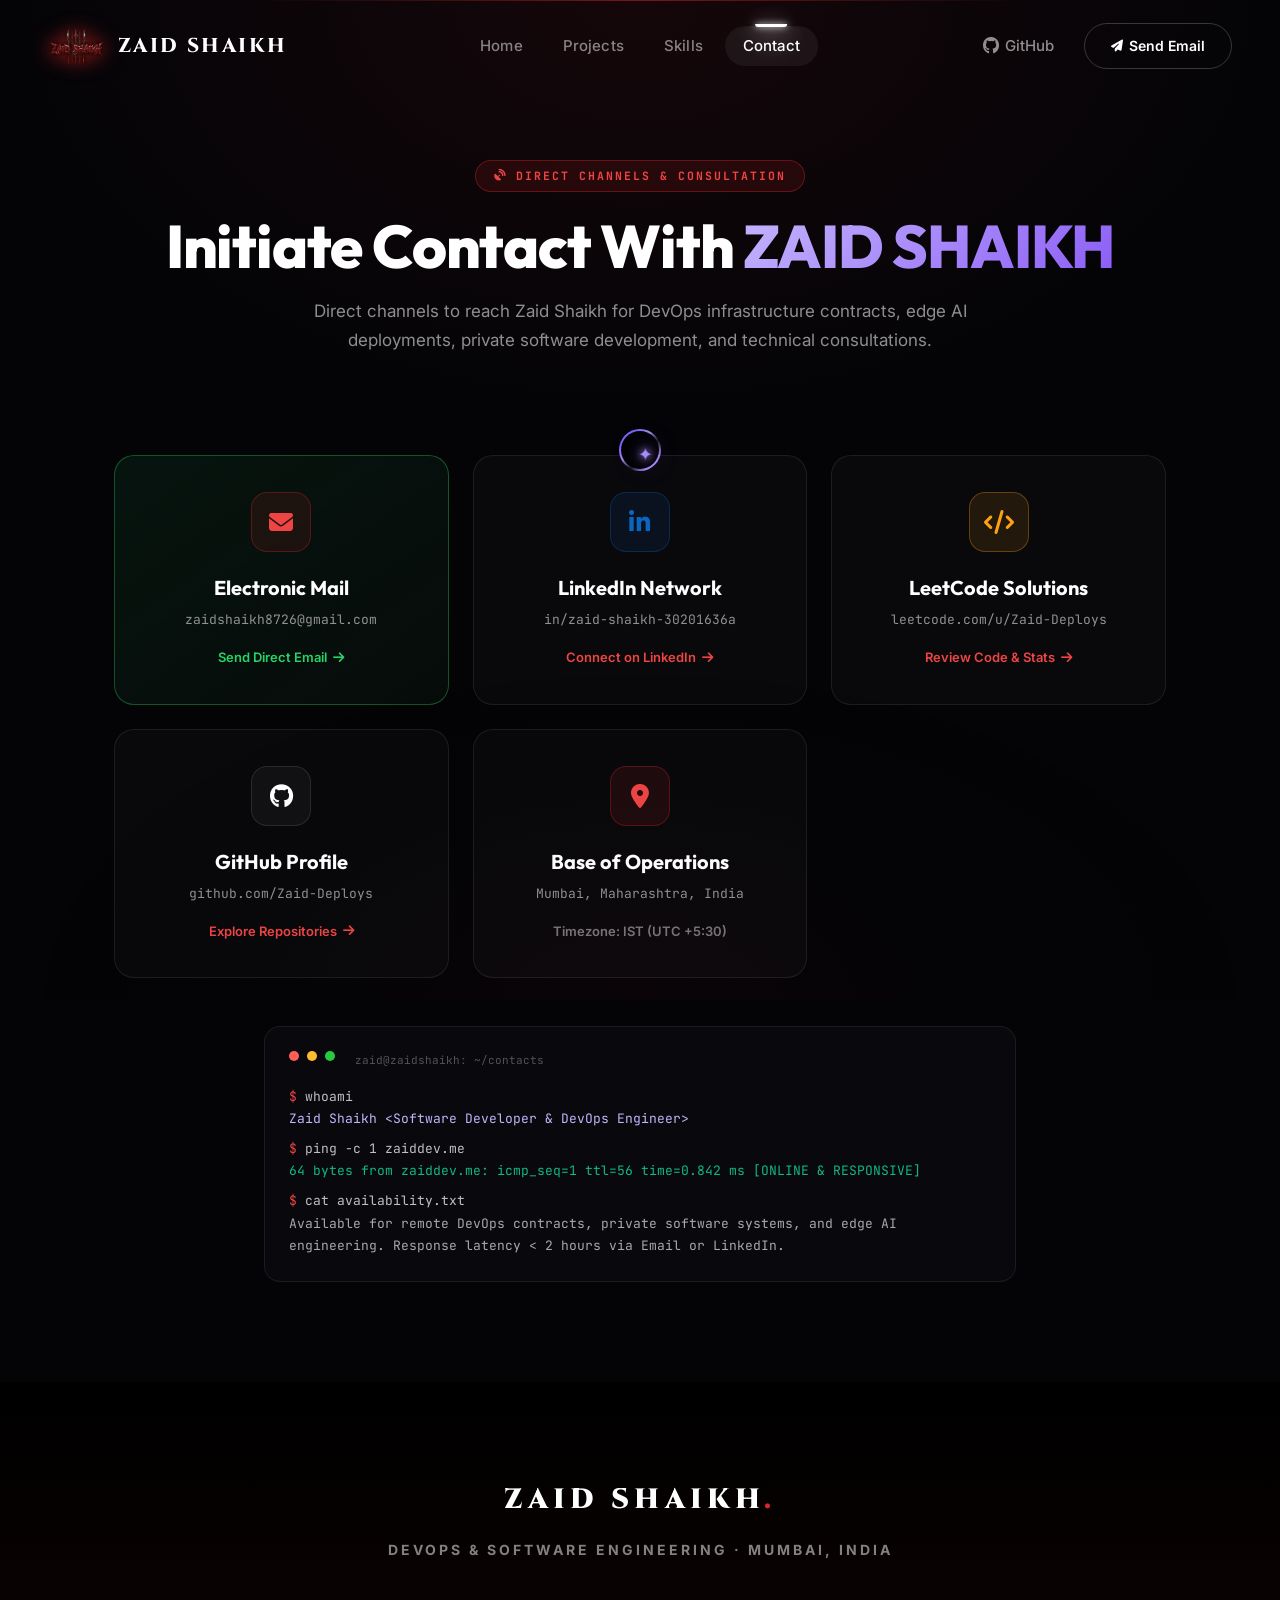
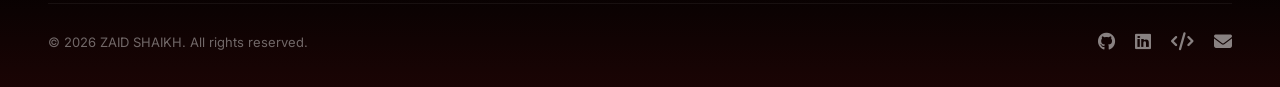
==== commit e0b6d7cf: "feat: replace credentials with skills in navigation and remove credentials page" ====
--- a/contact.html
+++ b/contact.html
@@ -19,7 +19,7 @@
     <link rel="stylesheet" href="https://cdnjs.cloudflare.com/ajax/libs/font-awesome/6.5.1/css/all.min.css">
 
     <!-- Stylesheet -->
-    <link rel="stylesheet" href="styles.css">
+    <link rel="stylesheet" href="styles.css?v=5.3">
 </head>
 
 <body class="luxury-dark">
@@ -40,7 +40,7 @@
                 <nav class="nav-links">
                     <a href="index.html" class="nav-link">Home</a>
                     <a href="projects.html" class="nav-link">Projects</a>
-                    <a href="credentials.html" class="nav-link">Credentials</a>
+                    <a href="index.html#skills" class="nav-link">Skills</a>
                     <a href="contact.html" class="nav-link active">Contact</a>
                 </nav>
 
@@ -63,7 +63,7 @@
         <div class="nav-mobile-menu" id="navMobileMenu">
             <a href="index.html" class="nav-mobile-link">Home</a>
             <a href="projects.html" class="nav-mobile-link">Projects</a>
-            <a href="credentials.html" class="nav-mobile-link">Credentials</a>
+            <a href="index.html#skills" class="nav-mobile-link">Skills</a>
             <a href="contact.html" class="nav-mobile-link active">Contact</a>
             <div class="nav-mobile-actions">
                 <a href="https://github.com/Zaid-Deploys" target="_blank" class="nav-mobile-login">
--- a/styles.css
+++ b/styles.css
@@ -5671,54 +5671,87 @@
     background: linear-gradient(90deg, transparent, rgba(255, 255, 255, 0.3), transparent);
 }
 
-.pricing-card:hover {
-    transform: translateY(-8px);
-    border-color: rgba(255, 255, 255, 0.15) !important;
-    box-shadow:
-        0 20px 50px rgba(0, 0, 0, 0.5),
-        0 0 30px rgba(255, 255, 255, 0.04);
-}
-
-/* ---- Featured card — PURPLE GLASS ---- */
-.pricing-card.featured {
-    background: linear-gradient(180deg, rgba(139, 92, 246, 0.1), rgba(88, 28, 235, 0.04)) !important;
-    border-color: rgba(139, 92, 246, 0.35) !important;
-    box-shadow: 0 8px 32px rgba(0, 0, 0, 0.4), 0 0 30px rgba(139, 92, 246, 0.15);
-}
-
-.pricing-card.featured::before {
-    background: linear-gradient(90deg, transparent, rgba(139, 92, 246, 0.5), transparent);
-}
-
-.pricing-card.featured::after {
+/* Pseudo element for inner glow layer on all cards */
+.pricing-card::after {
     content: '';
     position: absolute;
     inset: -1px;
     border-radius: 21px;
-    background: linear-gradient(180deg, rgba(139, 92, 246, 0.18), transparent 50%);
+    background: linear-gradient(180deg, rgba(139, 92, 246, 0.22), transparent 55%);
     z-index: -1;
     opacity: 0;
     transition: opacity 0.4s ease;
     pointer-events: none;
 }
 
-.pricing-card.featured:hover {
+/* ====================================================================
+   PREMIUM HOVER: All cards are normal by default.
+   When cursor moves onto ANY project, premium purple glow appears!
+   ==================================================================== */
+.pricing-card:hover {
     transform: translateY(-10px);
+    background: linear-gradient(180deg, rgba(139, 92, 246, 0.12), rgba(88, 28, 235, 0.04)) !important;
     border-color: rgba(139, 92, 246, 0.55) !important;
     box-shadow:
-        0 30px 70px rgba(0, 0, 0, 0.5),
-        0 0 50px rgba(139, 92, 246, 0.2),
-        0 0 100px rgba(139, 92, 246, 0.08);
-}
-
-.pricing-card.featured:hover::before {
-    left: 5%;
-    right: 5%;
-    background: linear-gradient(90deg, transparent, rgba(139, 92, 246, 0.8), transparent);
-}
-
-.pricing-card.featured:hover::after {
-    opacity: 1;
+        0 28px 70px rgba(0, 0, 0, 0.6),
+        0 0 50px rgba(139, 92, 246, 0.25),
+        0 0 100px rgba(139, 92, 246, 0.1) !important;
+}
+
+.pricing-card:hover::before {
+    left: 5% !important;
+    right: 5% !important;
+    background: linear-gradient(90deg, transparent, rgba(139, 92, 246, 0.85), transparent) !important;
+}
+
+.pricing-card:hover::after {
+    opacity: 1 !important;
+}
+
+.pricing-card:hover .pricing-icon {
+    background: rgba(139, 92, 246, 0.22) !important;
+    border-color: rgba(139, 92, 246, 0.55) !important;
+    color: #ffffff !important;
+    box-shadow: 0 0 22px rgba(139, 92, 246, 0.35) !important;
+}
+
+.pricing-card:hover .pricing-name {
+    color: #c4b5fd !important;
+}
+
+.pricing-card:hover .pricing-price .amount {
+    background: linear-gradient(135deg, #ffffff, #c4b5fd, #8b5cf6) !important;
+    -webkit-background-clip: text !important;
+    background-clip: text !important;
+    -webkit-text-fill-color: transparent !important;
+}
+
+.pricing-card:hover .pricing-period {
+    color: rgba(196, 181, 253, 0.85) !important;
+}
+
+.pricing-card:hover .pricing-divider {
+    background: linear-gradient(90deg, transparent, rgba(139, 92, 246, 0.4), transparent) !important;
+}
+
+.pricing-card:hover .pricing-features li i.fa-check {
+    color: #a78bfa !important;
+}
+
+.pricing-card:hover .pricing-features li {
+    color: rgba(255, 255, 255, 0.95) !important;
+}
+
+.pricing-card:hover .pricing-btn {
+    background: linear-gradient(135deg, #8b5cf6, #6d28d9) !important;
+    color: #ffffff !important;
+    border-color: rgba(139, 92, 246, 0.7) !important;
+    box-shadow: 0 6px 24px rgba(139, 92, 246, 0.45) !important;
+    transform: translateY(-2px) !important;
+}
+
+.pricing-card:hover .pricing-btn i {
+    transform: translateX(4px);
 }
 
 /* Badge — purple */
@@ -5769,23 +5802,16 @@
     transition: all 0.35s ease;
 }
 
-.pricing-card:hover .pricing-icon {
-    background: rgba(255, 255, 255, 0.08);
-    border-color: rgba(255, 255, 255, 0.2);
-    color: #ffffff;
-}
-
-.pricing-card.featured .pricing-icon {
-    background: rgba(139, 92, 246, 0.15);
-    border-color: rgba(139, 92, 246, 0.35);
-    color: #c4b5fd;
-}
-
-.pricing-card.featured:hover .pricing-icon {
-    background: rgba(139, 92, 246, 0.25);
-    border-color: rgba(139, 92, 246, 0.5);
-    color: #ffffff;
-    box-shadow: 0 0 20px rgba(139, 92, 246, 0.3);
+.pricing-icon i {
+    font-size: 20px;
+    color: inherit;
+    display: inline-block;
+    transition: transform 0.35s ease, color 0.35s ease;
+}
+
+.pricing-card:hover .pricing-icon i {
+    transform: scale(1.12);
+    color: #ffffff !important;
 }
 
 .pricing-name {
@@ -5797,10 +5823,7 @@
     display: block;
     text-transform: uppercase;
     letter-spacing: 2.2px;
-}
-
-.pricing-card.featured .pricing-name {
-    color: #a78bfa;
+    transition: color 0.35s ease;
 }
 
 .pricing-price {
@@ -5818,13 +5841,7 @@
     letter-spacing: -0.5px;
     color: #fff;
     white-space: nowrap;
-}
-
-.pricing-card.featured .amount {
-    background: linear-gradient(135deg, #ffffff, #c4b5fd, #8b5cf6);
-    -webkit-background-clip: text;
-    background-clip: text;
-    -webkit-text-fill-color: transparent;
+    transition: all 0.35s ease;
 }
 
 .pricing-period {
@@ -5834,10 +5851,7 @@
     color: rgba(255, 255, 255, 0.35);
     margin-top: 8px;
     letter-spacing: 0.3px;
-}
-
-.pricing-card.featured .pricing-period {
-    color: rgba(196, 181, 253, 0.7);
+    transition: color 0.35s ease;
 }
 
 /* Divider */
@@ -5845,10 +5859,7 @@
     height: 1px;
     background: rgba(255, 255, 255, 0.06);
     margin: 22px 0 20px;
-}
-
-.pricing-card.featured .pricing-divider {
-    background: linear-gradient(90deg, transparent, rgba(139, 92, 246, 0.35), transparent);
+    transition: background 0.35s ease;
 }
 
 /* Features */
@@ -5868,6 +5879,7 @@
     font-size: 13px;
     color: rgba(255, 255, 255, 0.65);
     letter-spacing: 0.1px;
+    transition: color 0.35s ease;
 }
 
 .pricing-features li i {
@@ -5879,14 +5891,7 @@
 .pricing-features li i.fa-check {
     color: rgba(255, 255, 255, 0.4);
     font-size: 11px;
-}
-
-.pricing-card.featured .pricing-features li i.fa-check {
-    color: #a78bfa;
-}
-
-.pricing-card.featured .pricing-features li {
-    color: rgba(255, 255, 255, 0.85);
+    transition: color 0.35s ease;
 }
 
 /* Buttons */
@@ -5946,14 +5951,6 @@
 }
 
 @media (max-width: 900px) {
-    .pricing-grid {
-        grid-template-columns: 1fr;
-        max-width: 420px;
-        gap: 24px;
-    }
-    .pricing-card.featured {
-        order: -1;
-    }
     .pricing-card {
         min-height: auto;
     }
@@ -7976,394 +7973,7 @@
     /* darker purple on hover */
 }
 
-/* Premium Pricing Card — Glass + Glow */
-.pricing-card {
-    --plan-accent: rgba(160, 160, 160, 0.6);
-    position: relative;
-    padding: 40px 30px 30px;
-    background: rgba(255, 255, 255, 0.03);
-    backdrop-filter: blur(20px);
-    -webkit-backdrop-filter: blur(20px);
-    border: 1px solid rgba(255, 255, 255, 0.06);
-    border-radius: 20px;
-    transition: transform 0.4s cubic-bezier(0.22, 1, 0.36, 1), box-shadow 0.4s ease, border-color 0.4s ease;
-    display: flex;
-    flex-direction: column;
-    min-height: 520px;
-    overflow: visible;
-}
-
-.pricing-card:not(.featured) {
-    min-height: 520px;
-}
-
-/* Subtle top-edge glow line */
-.pricing-card::before {
-    content: '';
-    position: absolute;
-    top: 0;
-    left: 20%;
-    right: 20%;
-    height: 1px;
-    background: linear-gradient(90deg, transparent, rgba(255, 255, 255, 0.1), transparent);
-    transition: all 0.4s ease;
-}
-
-.pricing-card:hover::before {
-    left: 10%;
-    right: 10%;
-    background: linear-gradient(90deg, transparent, rgba(255, 255, 255, 0.2), transparent);
-}
-
-.pricing-card:hover {
-    transform: translateY(-8px);
-    border-color: rgba(255, 255, 255, 0.1);
-    box-shadow:
-        0 20px 50px rgba(0, 0, 0, 0.4),
-        0 0 30px rgba(255, 255, 255, 0.02);
-}
-
-/* ---- Featured card — PURPLE GLASS ---- */
-.pricing-card.featured {
-    background: linear-gradient(180deg, rgba(139, 92, 246, 0.08), rgba(88, 28, 235, 0.04));
-    border-color: rgba(139, 92, 246, 0.15);
-    box-shadow: 0 8px 32px rgba(0, 0, 0, 0.3);
-}
-
-/* Featured top glow — purple */
-.pricing-card.featured::before {
-    background: linear-gradient(90deg, transparent, rgba(139, 92, 246, 0.4), transparent);
-}
-
-/* Featured ambient glow behind card */
-.pricing-card.featured::after {
-    content: '';
-    position: absolute;
-    inset: -1px;
-    border-radius: 21px;
-    background: linear-gradient(180deg, rgba(139, 92, 246, 0.12), transparent 50%);
-    z-index: -1;
-    opacity: 0;
-    transition: opacity 0.4s ease;
-    pointer-events: none;
-}
-
-.pricing-card.featured:hover {
-    transform: translateY(-10px);
-    border-color: rgba(139, 92, 246, 0.3);
-    box-shadow:
-        0 30px 70px rgba(0, 0, 0, 0.4),
-        0 0 50px rgba(139, 92, 246, 0.08),
-        0 0 100px rgba(139, 92, 246, 0.04);
-}
-
-.pricing-card.featured:hover::before {
-    left: 5%;
-    right: 5%;
-    background: linear-gradient(90deg, transparent, rgba(139, 92, 246, 0.6), transparent);
-}
-
-.pricing-card.featured:hover::after {
-    opacity: 1;
-}
-
-/* Badge — purple */
-.pricing-badge {
-    position: absolute;
-    top: -14px;
-    left: 50%;
-    transform: translateX(-50%);
-    padding: 8px 20px;
-    background: linear-gradient(135deg, #8b5cf6, #6d28d9);
-    border-radius: 100px;
-    font-family: 'Inter', sans-serif;
-    font-size: 10.5px;
-    font-weight: 700;
-    letter-spacing: 1.4px;
-    color: #fff;
-    white-space: nowrap;
-    display: flex;
-    align-items: center;
-    gap: 8px;
-    box-shadow: 0 4px 16px rgba(139, 92, 246, 0.35);
-    border: none;
-    z-index: 3;
-}
-
-.pricing-badge i {
-    font-size: 9px;
-}
-
-/* Header */
-.pricing-header {
-    text-align: center;
-    margin-bottom: 0;
-}
-
-.pricing-icon {
-    width: 48px;
-    height: 48px;
-    display: flex;
-    align-items: center;
-    justify-content: center;
-    margin: 0 auto 18px;
-    background: rgba(255, 255, 255, 0.04);
-    border: 1px solid rgba(255, 255, 255, 0.08);
-    border-radius: 14px;
-    font-size: 18px;
-    color: rgba(255, 255, 255, 0.5);
-    transition: all 0.35s ease;
-    box-shadow: none;
-}
-
-.pricing-card:hover .pricing-icon {
-    background: rgba(255, 255, 255, 0.06);
-    border-color: rgba(255, 255, 255, 0.15);
-    color: rgba(255, 255, 255, 0.8);
-}
-
-/* Featured icon — purple */
-.pricing-card.featured .pricing-icon {
-    background: rgba(139, 92, 246, 0.12);
-    border-color: rgba(139, 92, 246, 0.25);
-    color: #a78bfa;
-}
-
-.pricing-card.featured:hover .pricing-icon {
-    background: rgba(139, 92, 246, 0.18);
-    border-color: rgba(139, 92, 246, 0.4);
-    color: #c4b5fd;
-    box-shadow: 0 0 20px rgba(139, 92, 246, 0.15);
-}
-
-.pricing-name {
-    font-family: 'Inter', sans-serif;
-    font-size: 13px;
-    font-weight: 600;
-    color: rgba(255, 255, 255, 0.45);
-    margin-bottom: 12px;
-    display: block;
-    text-transform: uppercase;
-    letter-spacing: 2.5px;
-}
-
-.pricing-card.featured .pricing-name {
-    color: rgba(167, 139, 250, 0.7);
-}
-
-.pricing-price {
-    display: flex;
-    align-items: flex-start;
-    justify-content: center;
-    gap: 2px;
-}
-
-.pricing-price .currency {
-    font-family: 'Inter', sans-serif;
-    font-size: 20px;
-    font-weight: 500;
-    color: rgba(255, 255, 255, 0.3);
-    margin-top: 10px;
-}
-
-.pricing-price .amount {
-    font-family: 'Outfit', 'Inter', sans-serif;
-    font-size: clamp(22px, 2.2vw, 26px);
-    font-weight: 700;
-    line-height: 1.15;
-    letter-spacing: -0.5px;
-    color: #fff;
-    white-space: nowrap;
-}
-
-/* Featured price — purple gradient */
-.pricing-card.featured .amount {
-    background: linear-gradient(135deg, #c4b5fd, #8b5cf6);
-    -webkit-background-clip: text;
-    background-clip: text;
-    -webkit-text-fill-color: transparent;
-}
-
-.pricing-card.featured .currency {
-    color: rgba(167, 139, 250, 0.5);
-}
-
-.pricing-period {
-    display: block;
-    font-family: 'JetBrains Mono', monospace;
-    font-size: 11.5px;
-    color: rgba(255, 255, 255, 0.4);
-    margin-top: 8px;
-    letter-spacing: 0.3px;
-}
-
-.pricing-card.featured .pricing-period {
-    color: rgba(196, 181, 253, 0.7);
-}
-
-/* Divider */
-.pricing-divider {
-    height: 1px;
-    background: rgba(255, 255, 255, 0.05);
-    margin: 24px 0 20px;
-}
-
-.pricing-card.featured .pricing-divider {
-    background: linear-gradient(90deg, transparent, rgba(139, 92, 246, 0.2), transparent);
-}
-
-/* Features */
-.pricing-features {
-    margin-bottom: 24px;
-    flex: 1;
-}
-
-.pricing-features li {
-    display: flex;
-    align-items: center;
-    gap: 14px;
-    padding: 9px 0;
-    font-family: 'Inter', sans-serif;
-    font-size: 13.5px;
-    color: rgba(255, 255, 255, 0.6);
-    letter-spacing: 0.1px;
-}
-
-.pricing-features li i {
-    width: 18px;
-    text-align: center;
-    flex-shrink: 0;
-}
-
-.pricing-features li i.fa-check {
-    color: rgba(255, 255, 255, 0.3);
-    font-size: 11px;
-}
-
-/* Featured card checks — purple */
-.pricing-card.featured .pricing-features li i.fa-check {
-    color: #a78bfa;
-}
-
-.pricing-card.featured .pricing-features li {
-    color: rgba(255, 255, 255, 0.7);
-}
-
-.pricing-features li i.fa-times {
-    color: rgba(255, 255, 255, 0.08);
-    font-size: 11px;
-}
-
-.pricing-features li.muted {
-    color: rgba(255, 255, 255, 0.15);
-}
-
-/* Buttons */
-.pricing-btn {
-    display: flex;
-    align-items: center;
-    justify-content: center;
-    gap: 10px;
-    width: 100%;
-    padding: 14px 16px;
-    border-radius: 12px;
-    font-family: 'Inter', sans-serif;
-    font-size: 13.5px;
-    font-weight: 600;
-    text-align: center;
-    transition: all 0.35s cubic-bezier(0.22, 1, 0.36, 1);
-    letter-spacing: 0.3px;
-    margin-top: auto;
-}
-
-.pricing-btn i {
-    font-size: 11px;
-    transition: transform 0.3s;
-}
-
-.pricing-btn:hover i {
-    transform: translateX(4px);
-}
-
-/* Primary button — purple gradient */
-.pricing-btn.primary {
-    background: linear-gradient(135deg, #8b5cf6, #6d28d9);
-    color: #fff;
-    box-shadow: 0 4px 16px rgba(139, 92, 246, 0.2);
-}
-
-.pricing-card:nth-child(1) {
-    --plan-accent: rgba(148, 163, 184, 0.55);
-}
-
-.pricing-card:nth-child(3) {
-    --plan-accent: rgba(148, 163, 184, 0.55);
-}
-
-.pricing-btn.primary:hover {
-    transform: translateY(-2px);
-    box-shadow: 0 8px 24px rgba(139, 92, 246, 0.3);
-}
-
-.pricing-btn.secondary {
-    background: rgba(255, 255, 255, 0.02);
-    border: 1px solid rgba(255, 255, 255, 0.08);
-    color: rgba(255, 255, 255, 0.6);
-}
-
-.pricing-btn.secondary:hover {
-    border-color: rgba(255, 255, 255, 0.15);
-    background: rgba(255, 255, 255, 0.04);
-    color: #fff;
-    transform: translateY(-2px);
-}
-
-/* Pricing Responsive */
-@media (max-width: 900px) {
-    .pricing-layout {
-        grid-template-columns: 1fr;
-        gap: 20px;
-    }
-
-    .pricing-copy {
-        padding: 20px;
-    }
-
-    .pricing-grid {
-        grid-template-columns: 1fr;
-        max-width: 420px;
-        gap: 20px;
-        width: 100%;
-        margin: 0 auto;
-    }
-
-    .pricing-card.featured {
-        order: -1;
-    }
-
-    .pricing-card {
-        min-height: auto;
-    }
-}
-
-@media (max-width: 520px) {
-    .pricing-card {
-        padding: 36px 28px 32px;
-        border-radius: 20px;
-    }
-
-    .pricing-price .amount {
-        font-size: 38px;
-    }
-
-    .pricing-heading {
-        font-size: 26px;
-    }
-
-    .pricing-subtitle {
-        font-size: 14px;
-    }
-}
+
 
 /* ============ COURSES SECTION ============ */
 .courses-section {
@@ -12829,15 +12439,7 @@
         grid-template-columns: 1fr;
     }
 
-    .pricing-grid {
-        grid-template-columns: 1fr;
-        max-width: 400px;
-        margin: 0 auto;
-    }
-
-    .pricing-card.featured {
-        transform: none;
-    }
+
 
     .about-grid {
         grid-template-columns: 1fr;
@@ -17873,279 +17475,7 @@
     transform: translateY(-2px);
 }
 
-/* ---- Credentials Page Components ---- */
-.credentials-wrapper {
-    max-width: 1200px;
-    margin: 0 auto;
-    padding: 0 24px;
-    display: flex;
-    flex-direction: column;
-    gap: 60px;
-}
-
-.section-subheading {
-    text-align: center;
-    margin-bottom: 36px;
-}
-
-.section-subheading h3 {
-    font-family: 'Outfit', sans-serif;
-    font-size: 28px;
-    font-weight: 700;
-    color: #ffffff;
-    margin-bottom: 8px;
-}
-
-.section-subheading p {
-    font-family: 'Inter', sans-serif;
-    font-size: 14.5px;
-    color: rgba(255, 255, 255, 0.45);
-}
-
-.cert-grid {
-    display: grid;
-    grid-template-columns: repeat(2, 1fr);
-    gap: 28px;
-}
-
-.cert-luxury-card {
-    background: rgba(255, 255, 255, 0.025);
-    backdrop-filter: blur(24px);
-    -webkit-backdrop-filter: blur(24px);
-    border: 1px solid rgba(255, 255, 255, 0.08);
-    border-radius: 20px;
-    padding: 34px 30px;
-    position: relative;
-    overflow: hidden;
-    transition: all 0.35s ease;
-}
-
-.cert-luxury-card:hover {
-    transform: translateY(-6px);
-    border-color: rgba(255, 255, 255, 0.18);
-    box-shadow: 0 20px 50px rgba(0, 0, 0, 0.5);
-}
-
-.cert-luxury-card.microsoft-cert {
-    border-color: rgba(59, 130, 246, 0.3);
-    background: linear-gradient(145deg, rgba(59, 130, 246, 0.06), rgba(15, 23, 42, 0.4));
-}
-
-.cert-luxury-card.microsoft-cert:hover {
-    border-color: rgba(59, 130, 246, 0.6);
-    box-shadow: 0 20px 50px rgba(0, 0, 0, 0.5), 0 0 35px rgba(59, 130, 246, 0.15);
-}
-
-.cert-luxury-card.jio-cert {
-    border-color: rgba(139, 92, 246, 0.3);
-    background: linear-gradient(145deg, rgba(139, 92, 246, 0.06), rgba(30, 10, 45, 0.4));
-}
-
-.cert-luxury-card.jio-cert:hover {
-    border-color: rgba(139, 92, 246, 0.6);
-    box-shadow: 0 20px 50px rgba(0, 0, 0, 0.5), 0 0 35px rgba(139, 92, 246, 0.18);
-}
-
-.cert-header {
-    display: flex;
-    align-items: center;
-    gap: 16px;
-    margin-bottom: 20px;
-}
-
-.cert-logo-box {
-    width: 52px;
-    height: 52px;
-    border-radius: 14px;
-    display: flex;
-    align-items: center;
-    justify-content: center;
-    font-size: 22px;
-    flex-shrink: 0;
-}
-
-.cert-logo-box.ms {
-    background: rgba(59, 130, 246, 0.15);
-    border: 1px solid rgba(59, 130, 246, 0.4);
-    color: #60a5fa;
-}
-
-.cert-logo-box.jio {
-    background: rgba(139, 92, 246, 0.15);
-    border: 1px solid rgba(139, 92, 246, 0.4);
-    color: #c4b5fd;
-}
-
-.cert-title-group h4 {
-    font-family: 'Outfit', sans-serif;
-    font-size: 19px;
-    font-weight: 700;
-    color: #ffffff;
-    margin-bottom: 4px;
-}
-
-.cert-title-group span {
-    font-family: 'Inter', sans-serif;
-    font-size: 12.5px;
-    color: rgba(255, 255, 255, 0.5);
-}
-
-.cert-id-badge {
-    background: rgba(0, 0, 0, 0.4);
-    border: 1px dashed rgba(255, 255, 255, 0.15);
-    border-radius: 10px;
-    padding: 12px 16px;
-    margin-bottom: 20px;
-    display: flex;
-    justify-content: space-between;
-    align-items: center;
-    font-family: 'JetBrains Mono', monospace;
-    font-size: 12px;
-}
-
-.cert-id-label {
-    color: rgba(255, 255, 255, 0.4);
-}
-
-.cert-id-val {
-    color: #fff;
-    font-weight: 700;
-}
-
-.cert-meta-row {
-    display: flex;
-    justify-content: space-between;
-    align-items: center;
-    font-family: 'Inter', sans-serif;
-    font-size: 13px;
-    color: rgba(255, 255, 255, 0.6);
-}
-
-/* Academic Timeline */
-.academic-grid {
-    display: grid;
-    grid-template-columns: repeat(3, 1fr);
-    gap: 24px;
-}
-
-.academic-card {
-    background: rgba(255, 255, 255, 0.025);
-    backdrop-filter: blur(20px);
-    border: 1px solid rgba(255, 255, 255, 0.08);
-    border-radius: 18px;
-    padding: 30px 24px;
-    display: flex;
-    flex-direction: column;
-    transition: all 0.3s ease;
-}
-
-.academic-card:hover {
-    transform: translateY(-5px);
-    border-color: rgba(255, 255, 255, 0.18);
-    box-shadow: 0 16px 40px rgba(0, 0, 0, 0.5);
-}
-
-.academic-year {
-    font-family: 'JetBrains Mono', monospace;
-    font-size: 11px;
-    color: #ef4444;
-    letter-spacing: 1.5px;
-    text-transform: uppercase;
-    margin-bottom: 12px;
-    display: inline-block;
-}
-
-.academic-degree {
-    font-family: 'Outfit', sans-serif;
-    font-size: 18px;
-    font-weight: 700;
-    color: #ffffff;
-    margin-bottom: 8px;
-}
-
-.academic-institute {
-    font-family: 'Inter', sans-serif;
-    font-size: 13px;
-    color: rgba(255, 255, 255, 0.55);
-    line-height: 1.5;
-    margin-bottom: 16px;
-    flex: 1;
-}
-
-.academic-score {
-    font-family: 'JetBrains Mono', monospace;
-    font-size: 12px;
-    font-weight: 700;
-    padding: 6px 12px;
-    background: rgba(255, 255, 255, 0.04);
-    border: 1px solid rgba(255, 255, 255, 0.08);
-    border-radius: 8px;
-    color: #10b981;
-    align-self: flex-start;
-}
-
-/* LeetCode Section Card */
-.leetcode-showcase-card {
-    background: linear-gradient(145deg, rgba(245, 158, 11, 0.06), rgba(15, 15, 20, 0.5));
-    border: 1px solid rgba(245, 158, 11, 0.3);
-    border-radius: 22px;
-    padding: 38px 32px;
-    display: flex;
-    justify-content: space-between;
-    align-items: center;
-    gap: 32px;
-    flex-wrap: wrap;
-    transition: all 0.35s ease;
-}
-
-.leetcode-showcase-card:hover {
-    border-color: rgba(245, 158, 11, 0.6);
-    box-shadow: 0 20px 50px rgba(0, 0, 0, 0.5), 0 0 35px rgba(245, 158, 11, 0.12);
-}
-
-.lc-info h4 {
-    font-family: 'Outfit', sans-serif;
-    font-size: 24px;
-    font-weight: 700;
-    color: #ffffff;
-    margin-bottom: 8px;
-}
-
-.lc-info p {
-    font-family: 'Inter', sans-serif;
-    font-size: 14px;
-    color: rgba(255, 255, 255, 0.6);
-    max-width: 540px;
-    line-height: 1.6;
-}
-
-.lc-stats-group {
-    display: flex;
-    gap: 20px;
-    align-items: center;
-}
-
-.lc-stat-box {
-    text-align: center;
-    padding: 14px 20px;
-    background: rgba(0, 0, 0, 0.4);
-    border: 1px solid rgba(245, 158, 11, 0.25);
-    border-radius: 12px;
-}
-
-.lc-stat-number {
-    font-family: 'Outfit', sans-serif;
-    font-size: 28px;
-    font-weight: 800;
-    color: #f59e0b;
-}
-
-.lc-stat-desc {
-    font-family: 'JetBrains Mono', monospace;
-    font-size: 10px;
-    color: rgba(255, 255, 255, 0.4);
-    text-transform: uppercase;
-}
+
 
 /* ---- Contact Page Components ---- */
 .contact-page-grid {
@@ -18239,13 +17569,7 @@
 
 @media (max-width: 900px) {
     .projects-catalog-grid,
-    .cert-grid,
-    .academic-grid,
     .contact-page-grid {
         grid-template-columns: 1fr;
     }
-    .leetcode-showcase-card {
-        flex-direction: column;
-        align-items: flex-start;
-    }
-}
+}
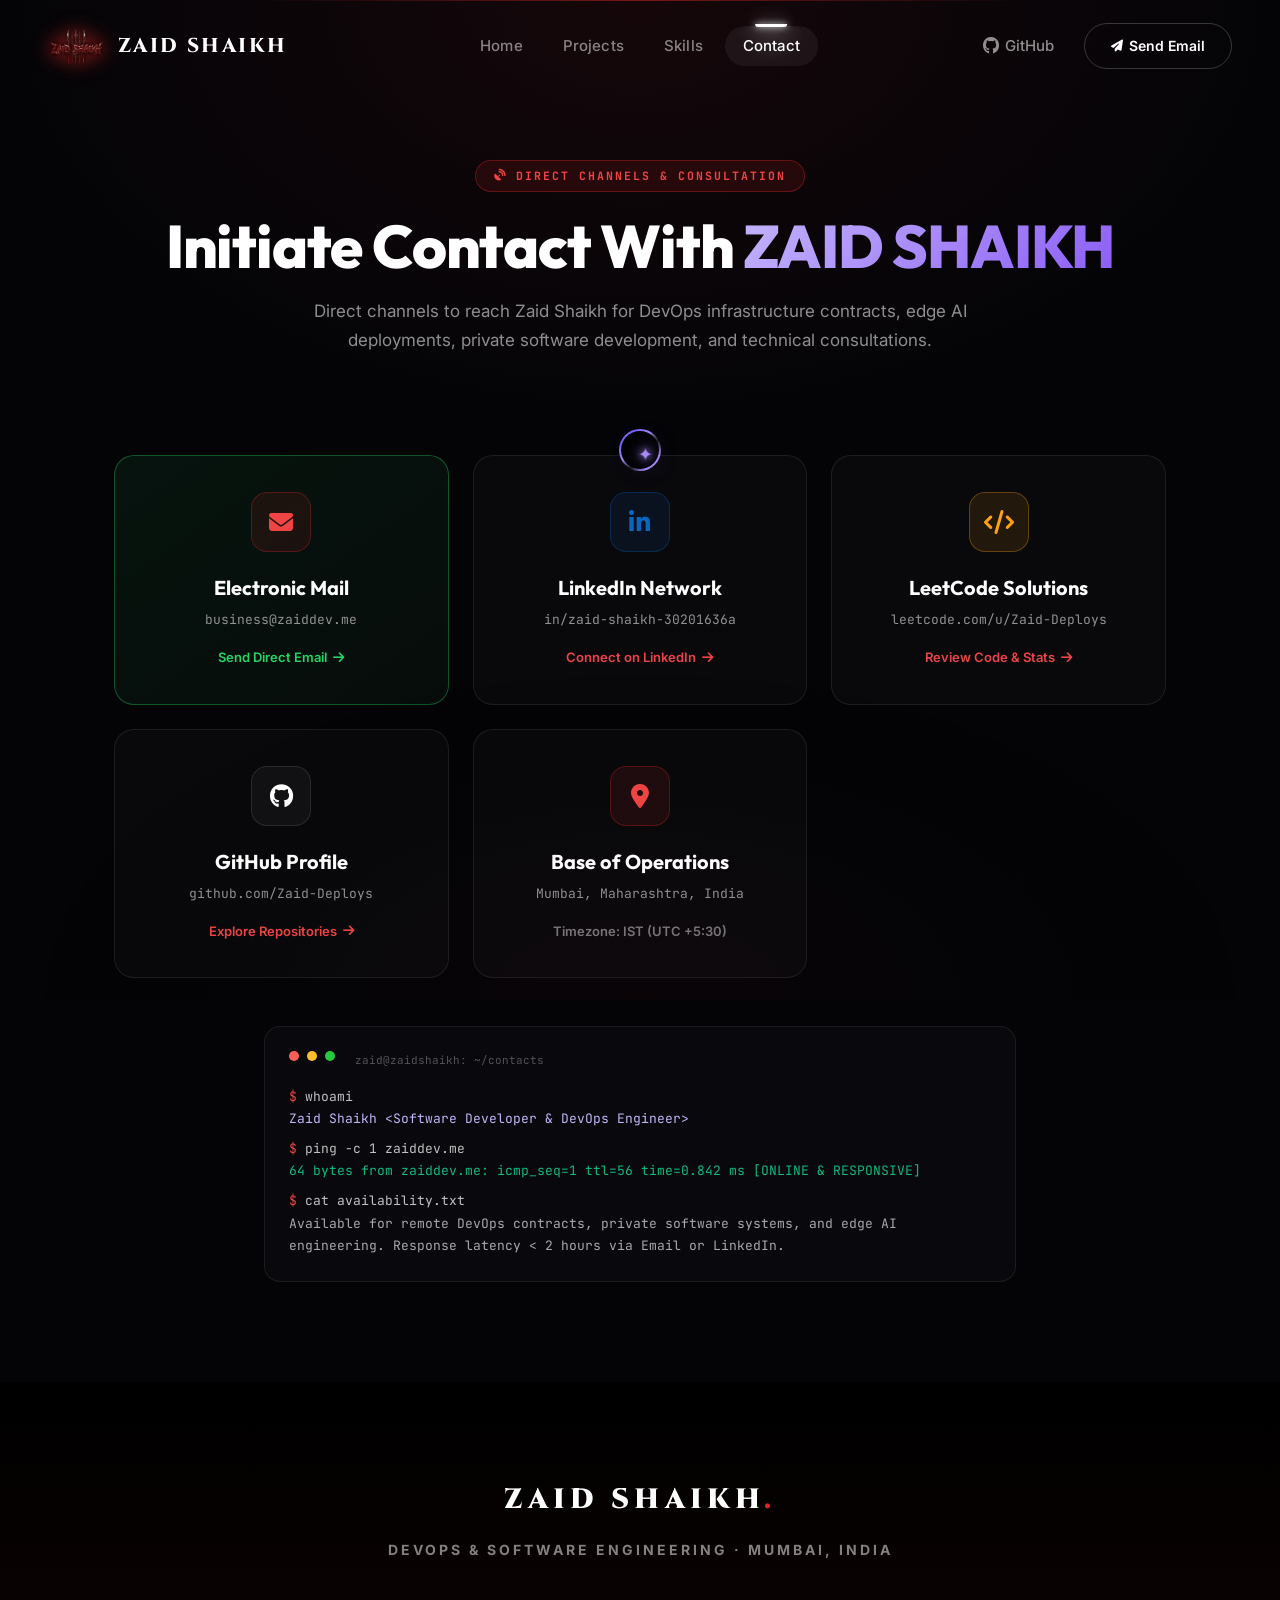
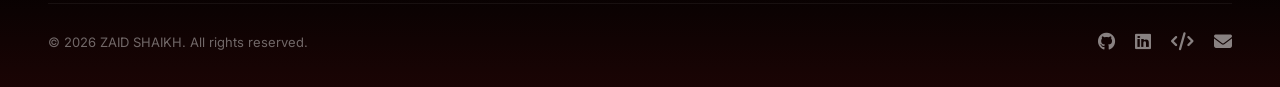
==== commit 79290b8d: "feat(freelance): add freelance services, monsoon simulation, and premium contact experience" ====
--- a/contact.html
+++ b/contact.html
@@ -48,7 +48,7 @@
                     <a href="https://github.com/Zaid-Deploys" target="_blank" class="nav-btn-login" aria-label="GitHub">
                         <i class="fab fa-github" style="font-size: 17px; margin-right: 6px;"></i> GitHub
                     </a>
-                    <a href="mailto:zaidshaikh8726@gmail.com" class="nav-btn-cta">
+                    <a href="mailto:business@zaiddev.me" class="nav-btn-cta">
                         <i class="fas fa-paper-plane" style="font-size: 12px; margin-right: 6px;"></i> Send Email
                     </a>
                 </div>
@@ -69,7 +69,7 @@
                 <a href="https://github.com/Zaid-Deploys" target="_blank" class="nav-mobile-login">
                     <i class="fab fa-github"></i> GitHub Profile
                 </a>
-                <a href="mailto:zaidshaikh8726@gmail.com" class="nav-mobile-cta">
+                <a href="mailto:business@zaiddev.me" class="nav-mobile-cta">
                     <i class="fas fa-paper-plane"></i> Send Email
                 </a>
             </div>
@@ -95,12 +95,12 @@
         <div class="contact-page-grid">
 
             <!-- Email Direct (Primary Featured) -->
-            <a href="mailto:zaidshaikh8726@gmail.com" class="contact-card-luxury whatsapp-card">
+            <a href="mailto:business@zaiddev.me" class="contact-card-luxury whatsapp-card">
                 <div class="contact-card-icon" style="color: #ef4444; border-color: rgba(220,38,38,0.3); background: rgba(220,38,38,0.1);">
                     <i class="fas fa-envelope"></i>
                 </div>
                 <h3 class="contact-card-title">Electronic Mail</h3>
-                <span class="contact-card-value">zaidshaikh8726@gmail.com</span>
+                <span class="contact-card-value">business@zaiddev.me</span>
                 <span class="contact-card-action">
                     Send Direct Email <i class="fas fa-arrow-right"></i>
                 </span>
@@ -196,7 +196,7 @@
                     <a href="https://github.com/Zaid-Deploys" target="_blank" style="color: rgba(255,255,255,0.5); font-size: 18px;" aria-label="GitHub"><i class="fab fa-github"></i></a>
                     <a href="https://www.linkedin.com/in/zaid-shaikh-30201636a" target="_blank" style="color: rgba(255,255,255,0.5); font-size: 18px;" aria-label="LinkedIn"><i class="fab fa-linkedin"></i></a>
                     <a href="https://leetcode.com/u/Zaid-Deploys" target="_blank" style="color: rgba(255,255,255,0.5); font-size: 18px;" aria-label="LeetCode"><i class="fas fa-code"></i></a>
-                    <a href="mailto:zaidshaikh8726@gmail.com" style="color: rgba(255,255,255,0.5); font-size: 18px;" aria-label="Email"><i class="fas fa-envelope"></i></a>
+                    <a href="mailto:business@zaiddev.me" style="color: rgba(255,255,255,0.5); font-size: 18px;" aria-label="Email"><i class="fas fa-envelope"></i></a>
                 </div>
             </div>
         </div>
--- a/styles.css
+++ b/styles.css
@@ -9089,16 +9089,36 @@
     overflow: hidden;
 }
 
-/* ---- Spiral Animation Background ---- */
-#spiral-bg-canvas {
+/* ---- Skills Moving Rainbow Canvas (Flows Above Skills) ---- */
+.skills-rainbow-canvas {
     position: absolute;
     inset: 0;
     width: 100%;
     height: 100%;
     display: block;
-    z-index: 0;
-    opacity: 0.75;
+    z-index: 10;
     pointer-events: none;
+    mix-blend-mode: screen;
+    opacity: 0.85;
+}
+
+/* ---- Skills Frosted Glass Cards ---- */
+.skill-card {
+    background: rgba(14, 14, 18, 0.86);
+    backdrop-filter: blur(24px);
+    -webkit-backdrop-filter: blur(24px);
+    border: 1px solid rgba(255, 255, 255, 0.09);
+    border-radius: 18px;
+    padding: 32px 28px;
+    position: relative;
+    overflow: hidden;
+    transition: transform 0.3s cubic-bezier(0.16, 1, 0.3, 1), border-color 0.3s ease, box-shadow 0.3s ease;
+}
+
+.skill-card:hover {
+    transform: translateY(-4px);
+    border-color: rgba(255, 255, 255, 0.22);
+    box-shadow: 0 16px 36px -8px rgba(0, 0, 0, 0.6), 0 0 24px rgba(220, 38, 38, 0.15);
 }
 
 .free-cheats-section .section-container,
@@ -11971,6 +11991,14 @@
     overflow: hidden;
     padding: 0;
     height: 380px;
+    border-top: 1px solid rgba(255, 255, 255, 0.06);
+    border-bottom: 1px solid rgba(220, 38, 38, 0.15);
+}
+
+@media (max-width: 768px) {
+    .particle-text-section {
+        height: 240px;
+    }
 }
 
 #particle-text-canvas {
@@ -11978,6 +12006,17 @@
     width: 100%;
     height: 100%;
     cursor: crosshair;
+}
+
+/* ============ STARS & FALLING SNOW CANVAS ============ */
+.stars-snow-canvas {
+    position: absolute;
+    inset: 0;
+    width: 100%;
+    height: 100%;
+    display: block;
+    z-index: 1;
+    pointer-events: none;
 }
 
 /* ============ FOOTER ============ */
